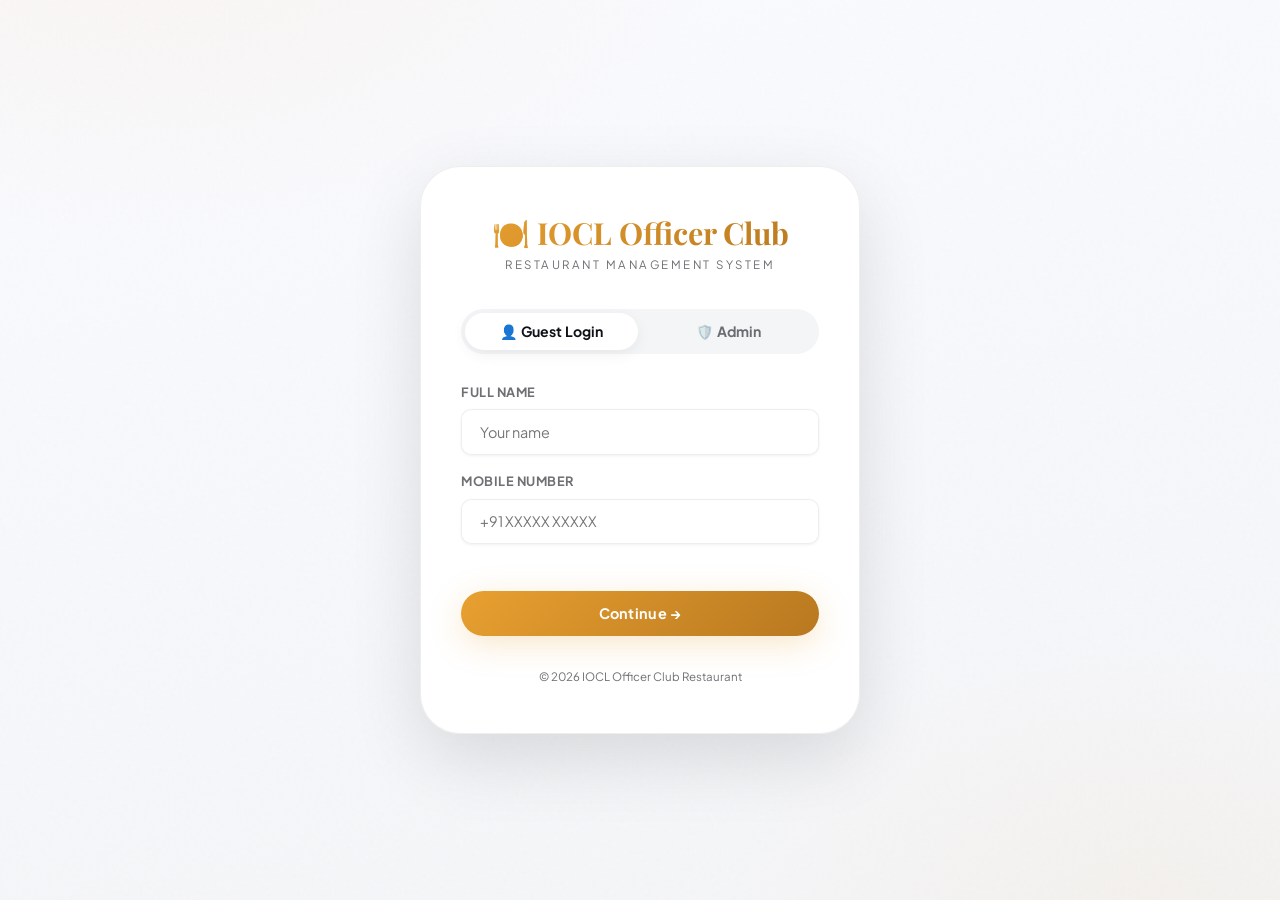
==== index.html @ dea4ab5c "Add files via upload" ====
<!DOCTYPE html>
<html lang="en">

<head>
  <meta charset="UTF-8" />
  <meta name="viewport" content="width=device-width, initial-scale=1.0" />
  <title>IOCL Officer Club Restaurant — Order Food</title>
  <link rel="stylesheet" href="style.css" />
  <link
    href="https://fonts.googleapis.com/css2?family=Plus+Jakarta+Sans:wght@300;400;500;600;700;800&family=Playfair+Display:ital,wght@0,600;0,700;1,600&display=swap"
    rel="stylesheet" />
  <style>
    /* ── Filter Pills ── */
    .filter-pills {
      display: flex;
      gap: .5rem;
      flex-wrap: wrap;
      margin-bottom: 1rem;
    }

    .fpill {
      padding: .35rem 1rem;
      border-radius: 50px;
      font-size: .75rem;
      font-weight: 700;
      border: 1.5px solid var(--border);
      cursor: pointer;
      transition: var(--t-fast);
      background: rgba(255, 255, 255, .8);
      color: var(--ink-60);
    }

    .fpill.active {
      background: var(--amber-grad);
      color: #fff;
      border-color: transparent;
      box-shadow: var(--s-amber);
    }

    /* ── Search bar ── */
    .search-wrap {
      position: relative;
      margin-bottom: 1.1rem;
    }

    .search-wrap input {
      width: 100%;
      padding: .7rem 1rem .7rem 2.6rem;
      border: 1.5px solid var(--border);
      border-radius: 50px;
      background: rgba(255, 255, 255, .8);
      font-size: .88rem;
      font-family: inherit;
      transition: var(--t-fast);
    }

    .search-wrap input:focus {
      outline: none;
      border-color: var(--amber);
      background: #fff;
      box-shadow: 0 0 0 4px var(--amber-soft);
    }

    .search-icon {
      position: absolute;
      left: .9rem;
      top: 50%;
      transform: translateY(-50%);
      color: var(--ink-60);
      pointer-events: none;
    }

    /* ── Menu Grid ── */
    .menu-grid {
      display: grid;
      grid-template-columns: repeat(auto-fill, minmax(150px, 1fr));
      gap: 1rem;
    }

    .menu-card {
      background: var(--surface-hi);
      border: 1.5px solid var(--border);
      border-radius: var(--r-md);
      padding: 1.1rem .9rem;
      display: flex;
      flex-direction: column;
      align-items: center;
      text-align: center;
      cursor: pointer;
      transition: var(--t-base);
      position: relative;
      box-shadow: var(--s-xs);
    }

    .menu-card:hover {
      transform: translateY(-4px);
      box-shadow: var(--s-md);
      border-color: var(--amber-light);
    }

    .menu-card.in-cart {
      border-color: var(--amber);
      background: rgba(232, 160, 48, .05);
      box-shadow: var(--s-amber);
    }

    .mc-icon {
      font-size: 2rem;
      margin-bottom: .5rem;
      line-height: 1;
    }

    .mc-name {
      font-size: .8rem;
      font-weight: 700;
      color: var(--ink);
      line-height: 1.2;
      margin-bottom: .25rem;
    }

    .mc-desc {
      font-size: .68rem;
      color: var(--ink-60);
      line-height: 1.3;
      margin-bottom: .4rem;
    }

    .mc-price {
      font-size: .78rem;
      font-weight: 800;
      color: var(--amber-dark);
    }

    .mc-badge {
      position: absolute;
      top: 6px;
      right: 6px;
      font-size: .55rem;
      font-weight: 800;
      padding: 2px 5px;
      border-radius: 4px;
    }

    .veg {
      background: #DCFCE7;
      color: #166534;
    }

    .non {
      background: #FEE2E2;
      color: #991B1B;
    }

    /* Qty control inside card */
    .qty-ctrl {
      display: flex;
      align-items: center;
      gap: .4rem;
      margin-top: .5rem;
    }

    .qty-ctrl button {
      width: 26px;
      height: 26px;
      border-radius: 50%;
      font-weight: 800;
      font-size: .9rem;
      background: rgba(232, 160, 48, .1);
      border: 1.5px solid var(--amber);
      color: var(--amber-dark);
      cursor: pointer;
      transition: var(--t-fast);
      display: flex;
      align-items: center;
      justify-content: center;
    }

    .qty-ctrl button:hover {
      background: var(--amber);
      color: #fff;
    }

    .qty-ctrl span {
      font-weight: 800;
      font-size: .9rem;
      min-width: 20px;
      text-align: center;
    }

    /* ── Cart Drawer ── */
    .cart-item-row {
      display: flex;
      justify-content: space-between;
      align-items: center;
      padding: .6rem;
      border-radius: var(--r-sm);
      margin-bottom: .4rem;
      background: var(--smoke);
      font-size: .84rem;
    }

    .cart-totals {
      font-size: .88rem;
    }

    .cart-totals .row {
      display: flex;
      justify-content: space-between;
      padding: .3rem 0;
    }

    .cart-totals .row.total {
      font-weight: 800;
      font-size: 1rem;
      border-top: 1.5px solid var(--border);
      margin-top: .3rem;
      padding-top: .5rem;
    }

    /* ── Booking Form Card ── */
    .section-label {
      font-size: .72rem;
      font-weight: 800;
      text-transform: uppercase;
      letter-spacing: 1.5px;
      color: var(--ink-60);
      margin-bottom: .9rem;
      display: flex;
      align-items: center;
      gap: .4rem;
    }

    .section-label::after {
      content: '';
      flex: 1;
      height: 1px;
      background: var(--border);
    }

    /* ── Success Modal ── */
    .success-check {
      font-size: 3.5rem;
      animation: pulse 1s ease-in-out;
      margin-bottom: .8rem;
    }

    /* ── History ── */
    .hist-item {
      background: #fff;
      border: 1.5px solid var(--border);
      border-radius: var(--r-md);
      padding: 1rem 1.1rem;
      margin-bottom: .7rem;
      display: flex;
      justify-content: space-between;
      align-items: flex-start;
      gap: .8rem;
      transition: var(--t-fast);
    }

    .hist-item:hover {
      box-shadow: var(--s-sm);
    }

    .hist-ref {
      font-size: .7rem;
      font-family: monospace;
      font-weight: 700;
      color: var(--ink-60);
    }

    .hist-name {
      font-size: .88rem;
      font-weight: 700;
    }

    .hist-date {
      font-size: .75rem;
      color: var(--ink-60);
      margin-top: 2px;
    }

    .hist-orders {
      font-size: .75rem;
      color: var(--ink-60);
      margin-top: 4px;
      max-width: 220px;
    }

    .hist-total {
      font-size: .88rem;
      font-weight: 800;
      color: var(--amber-dark);
      white-space: nowrap;
    }

    .h-status {
      display: inline-block;
      padding: 2px 8px;
      border-radius: 6px;
      font-size: .68rem;
      font-weight: 700;
    }

    .st-confirmed {
      background: #DCFCE7;
      color: #166534;
    }

    .st-cancelled {
      background: #FEE2E2;
      color: #991B1B;
    }

    .st-completed {
      background: #DBEAFE;
      color: #1e40af;
    }

    /* ── Mobile UI Refinements ── */
    @media(max-width:480px) {
      .menu-grid {
        grid-template-columns: repeat(auto-fill, minmax(130px, 1fr));
        gap: .7rem;
      }

      .nav-brand span {
        display: none;
      }

      .success-modal .overlay-box {
        width: 92%;
        padding: 2rem 1.5rem;
      }

      .nav-links {
        gap: .5rem;
      }
    }
  </style>
</head>

<body>

  <!-- SESSION GUARD -->
  <script>
    var SESSION_KEY = "sg_session";
    if (!sessionStorage.getItem(SESSION_KEY)) window.location.replace("login.html");
  </script>

  <!-- TOAST -->
  <div class="toast-container" id="toastContainer"></div>

  <!-- NAVIGATION -->
  <nav>
    <a href="choice.html" class="nav-brand">
      IOCL Officer Club
      <span>Fine Dining</span>
    </a>
    <ul class="nav-links">
      <li><span id="navUserName" style="font-size:.82rem;font-weight:600;color:var(--ink-60);"></span></li>
      <li><a href="menu.html" class="nav-link">Full Menu</a></li>
      <li id="adminLink" style="display:none;"><a href="admin.html" class="nav-link">Admin</a></li>
      <li><a href="choice.html" class="nav-link">← Back</a></li>
    </ul>
  </nav>

  <!-- HERO -->
  <header class="hero" style="padding:2.5rem 1rem 1.5rem;">
    <span class="badge" id="heroBadge">🥡 Food Order</span>
    <h1 id="heroTitle" style="font-size:clamp(1.8rem,4vw,3rem);margin-bottom:.6rem;">
      Order <em>Delicious</em> Food
    </h1>
    <p id="heroText" style="font-size:.93rem;">Browse our menu, add to cart, and confirm your order in seconds.</p>
  </header>

  <!-- MAIN SECTION -->
  <div class="container section" style="padding-top:0;">
    <div class="booking-layout">

      <!-- LEFT: Menu -->
      <div class="left-panel">

        <!-- Table Picker (Visible only in 'both' mode) -->
        <div id="tablePicker" style="display:none;margin-bottom:2rem;">
          <h2
            style="font-family:'Playfair Display',serif;font-size:1.4rem;margin-bottom:.8rem;border-bottom:1.5px solid var(--border);padding-bottom:.4rem;">
            📍 Select a Table
          </h2>
          <div class="table-grid animate-children" id="tableGridContainer">
            <p class="text-muted" style="text-align:center;padding:1rem;grid-column:1/-1;">Loading tables…</p>
          </div>
          <input type="hidden" id="selectedTableId" />
          <input type="hidden" id="selectedTableName" />
        </div>

        <!-- Search + Filter -->
        <div>
          <div class="search-wrap">
            <span class="search-icon">🔍</span>
            <input type="text" id="menuSearch" placeholder="Search dishes…" oninput="renderMenu()" />
          </div>
          <div class="filter-pills animate-children" id="filterPills">
            <button class="fpill active" onclick="setFilter('all',this)">✨ All</button>
            <button class="fpill" onclick="setFilter('starters',this)">🥟 Starters</button>
            <button class="fpill" onclick="setFilter('mains',this)">🍛 Mains</button>
            <button class="fpill" onclick="setFilter('breads',this)">🫓 Breads</button>
            <button class="fpill" onclick="setFilter('desserts',this)">🍮 Desserts</button>
            <button class="fpill" onclick="setFilter('drinks',this)">☕ Drinks</button>
          </div>
        </div>

        <!-- Menu Grid -->
        <div class="menu-grid animate-children" id="menuGrid">
          <p class="text-muted" style="text-align:center;padding:2rem;grid-column:1/-1;">Loading menu…</p>
        </div>
      </div>

      <!-- RIGHT: Booking Form -->
      <div class="card form-card">
        <div class="section-label">Your Order Details</div>

        <!-- Name -->
        <div class="form-group">
          <label class="form-label">👤 Full Name</label>
          <input type="text" id="guestName" class="form-input" placeholder="Your name" />
        </div>

        <!-- Phone + Email -->
        <div class="form-row-2col">
          <div class="form-group">
            <label class="form-label">📱 Mobile</label>
            <input type="tel" id="guestPhone" class="form-input" placeholder="+91 …" />
          </div>
          <div class="form-group">
            <label class="form-label">📧 Email</label>
            <input type="email" id="email" class="form-input" placeholder="Optional" />
          </div>
        </div>

        <!-- Date + Time -->
        <div class="form-row-2col">
          <div class="form-group">
            <label class="form-label">📅 Date</label>
            <input type="date" id="dateInput" class="form-input" />
          </div>
          <div class="form-group">
            <label class="form-label">🕐 Time Slot</label>
            <select id="timeInput" class="form-select">
              <option value="">Select…</option>
              <option>12:00 PM - 01:00 PM</option>
              <option>01:00 PM - 02:00 PM</option>
              <option>02:00 PM - 03:00 PM</option>
              <option>03:00 PM - 04:00 PM</option>
              <option>04:00 PM - 05:00 PM</option>
              <option>05:00 PM - 06:00 PM</option>
              <option>06:00 PM - 07:00 PM</option>
              <option>07:00 PM - 08:00 PM</option>
              <option>08:00 PM - 09:00 PM</option>
              <option>09:00 PM - 10:00 PM</option>
              <option>10:00 PM - 11:00 PM</option>
            </select>
          </div>
        </div>

        <!-- Guests -->
        <div class="form-group">
          <label class="form-label">👥 Guests</label>
          <select id="guests" class="form-select">
            <option value="1">1 Person</option>
            <option value="2">2 People</option>
            <option value="3">3 People</option>
            <option value="4">4 People</option>
            <option value="5">5 People</option>
            <option value="6">6 People</option>
            <option value="8">8 People</option>
            <option value="10">10 People</option>
          </select>
        </div>

        <!-- Special -->
        <div class="form-group">
          <label class="form-label">📝 Special Requests</label>
          <textarea id="special" class="form-input" rows="2" placeholder="Dietary notes, allergies…"></textarea>
        </div>

        <!-- Cart Summary (mini) -->
        <div id="miniCartSummary"
          style="display:none;background:var(--amber-soft);border-radius:var(--r-sm);padding:.8rem;margin-bottom:.9rem;font-size:.82rem;">
          <div style="font-weight:700;margin-bottom:.3rem;">🛒 Cart Summary</div>
          <div id="miniCartItems" style="color:var(--ink-60);"></div>
          <div
            style="display:flex;justify-content:space-between;margin-top:.4rem;font-weight:800;color:var(--amber-dark);">
            <span>Total (incl. 18% GST)</span><span id="miniCartTotal">₹0</span>
          </div>
        </div>

        <button onclick="submitBooking()" id="submitBtn" class="btn btn-primary" style="width:100%;">
          ✔ Confirm Order
        </button>

        <!-- History link -->
        <button onclick="openHistoryModal()" class="btn btn-secondary"
          style="width:100%;margin-top:.6rem;font-size:.82rem;">
          📋 My Order History
        </button>
      </div>

    </div>
  </div>

  <!-- CART FAB -->
  <button class="cart-toggle-btn" onclick="toggleCart()" style="position:relative;">
    🛒
    <span class="cart-badge" id="cartBadge" style="display:none;">0</span>
  </button>

  <!-- CART DRAWER -->
  <div class="cart-drawer" id="cartDrawer">
    <div class="cart-header">
      <h4>🛒 Your Cart</h4>
      <button class="btn-close" onclick="toggleCart()">×</button>
    </div>
    <div class="cart-body" id="cartBody">
      <p class="text-muted" style="text-align:center;padding:2rem;">Your cart is empty.</p>
    </div>
    <div class="cart-footer">
      <div class="cart-totals" id="cartTotals" style="display:none;">
        <div class="row"><span>Subtotal</span><span id="cartSubtotal">₹0</span></div>
        <div class="row"><span>GST (18%)</span><span id="cartGST">₹0</span></div>
        <div class="row total"><span>Total</span><span id="cartTotal">₹0</span></div>
      </div>
    </div>
  </div>

  <!-- SUCCESS MODAL -->
  <div class="modal-backdrop" id="successModal">
    <div class="modal-content">
      <div class="success-check">✅</div>
      <h2 style="margin-bottom:.5rem;">Order Confirmed!</h2>
      <p class="text-muted" style="font-size:.88rem;">Your booking reference:</p>
      <code id="modalRef"
        style="display:block;font-size:1.2rem;font-weight:800;margin:.6rem 0 1rem;color:var(--amber-dark);letter-spacing:1px;"></code>
      <p class="text-muted" style="font-size:.82rem;margin-bottom:1.5rem;">Show this at the counter. Your food will be
        ready at your selected time.</p>
      <button onclick="closeSuccess()" class="btn btn-primary" style="width:100%;">Done</button>
    </div>
  </div>

  <!-- HISTORY MODAL -->
  <div class="modal-backdrop" id="historyModal">
    <div class="modal-content" style="max-width:540px;max-height:85vh;overflow-y:auto;">
      <div style="display:flex;justify-content:space-between;align-items:center;margin-bottom:1.2rem;">
        <h3 style="margin:0;">📋 My Orders</h3>
        <button class="btn-close" onclick="closeHistoryModal()">×</button>
      </div>
      <div style="display:flex;gap:.5rem;margin-bottom:1rem;">
        <input type="tel" id="histMobile" class="form-input" style="flex:1;" placeholder="Enter mobile to search…" />
        <button onclick="fetchHistory()" class="btn btn-primary"
          style="white-space:nowrap;padding:.8rem 1.2rem;">Search</button>
      </div>
      <div id="histList">
        <p class="text-muted" style="text-align:center;padding:1rem;">Enter your mobile number above.</p>
      </div>
    </div>
  </div>

  <!-- SCRIPT -->
  <script>
    'use strict';
    const SHEET_URL = "https://script.google.com/macros/s/AKfycbxVa7y4qFx9wVVTmON9SIad3h_4GQFsfzVQ68TyN9iTywfu3mvAQOVsOIjkJGXv4YA/exec";

    let MENU = [], cart = {};
    let menuFilter = 'all';

    // Mode Detection
    const urlParams = new URLSearchParams(window.location.search);
    const MODE = urlParams.get('mode') === 'both' ? 'both' : 'food';

    /* ── INIT ── */
    window.onload = () => {
      if (sessionStorage.getItem(SESSION_KEY) === "admin")
        document.getElementById("adminLink").style.display = "block";

      const savedName = sessionStorage.getItem("sg_name");
      const savedMobile = sessionStorage.getItem("sg_mobile");
      if (savedName) document.getElementById("guestName").value = savedName;
      if (savedMobile) document.getElementById("guestPhone").value = savedMobile;
      const navName = document.getElementById("navUserName");
      if (navName && savedName) navName.textContent = "👤 " + savedName;

      const now = new Date();
      const localDate = new Date(now - now.getTimezoneOffset() * 60000).toISOString().split("T")[0];
      document.getElementById("dateInput").min = localDate;
      document.getElementById("dateInput").value = localDate;

      // Adjust UI based on mode
      if (MODE === 'both') {
        document.title = "IOCL Officer Club — Reserve Table";
        document.getElementById("heroBadge").textContent = "✨ Reserve & Pre-order";
        document.getElementById("heroTitle").innerHTML = "Reserve Your <em>Table</em>";
        document.getElementById("heroText").textContent = "Select a table and pre-order your favorite dishes in one go.";
        document.getElementById("tablePicker").style.display = "block";
        document.querySelector(".section-label").textContent = "Your Reservation Details";

        // Add event listeners for dynamic availability
        document.getElementById("dateInput").addEventListener("change", fetchAvailability);
        document.getElementById("timeInput").addEventListener("change", fetchAvailability);
      }

      // Fetch Data
      const pMenu = fetch(`${SHEET_URL}?action=getMenu`).then(r => r.json());
      const pTables = MODE === 'both' ? fetch(`${SHEET_URL}?action=getTables`).then(r => r.json()) : Promise.resolve({ success: true, tables: [] });

      Promise.all([pMenu, pTables])
        .then(([resMenu, resTables]) => {
          if (resMenu.success && resMenu.menu.length) {
            MENU = resMenu.menu.map(m => ({
              ...m, id: String(m.id), icon: m.icon || '🍽️', desc: m.desc || '', price: Number(m.price) || 0
            }));
          }
          renderMenu();

          if (MODE === 'both' && resTables.success) {
            window.ALL_TABLES = resTables.tables || [];
            fetchAvailability(); // Load initial availability
          }
        })
        .catch(() => {
          showToast("Warning", "Could not load all data.", "warning");
          renderMenu();
        });
    };

    /* ── TABLE PICKER & AVAILABILITY ── */
    function fetchAvailability() {
      if (MODE !== 'both') return;

      const date = document.getElementById("dateInput").value;
      const time = document.getElementById("timeInput").value;
      const grid = document.getElementById("tableGridContainer");

      if (!time) {
        // Just render them all available if no time is picked yet, but disabled
        grid.innerHTML = '<p class="text-muted" style="text-align:center;padding:1rem;grid-column:1/-1;">Please select a Time Slot below to see available tables.</p>';
        return;
      }

      grid.innerHTML = '<p class="text-muted" style="text-align:center;padding:1rem;grid-column:1/-1;">Checking availability…</p>';

      fetch(`${SHEET_URL}?action=today&date=${date}`)
        .then(r => r.json())
        .then(res => {
          if (!res.success) throw new Error("Failed");
          const bookings = res.bookings || [];

          // Determine which tables are booked
          const bookedTableIds = bookings.map(b => {
            // We only care if the booking matches the exact time slot the user selected
            if (b["Time"] === time && b["Status"] !== "Cancelled") return String(b["Table ID"]);
            return null;
          }).filter(Boolean);

          const tablesWithStatus = window.ALL_TABLES.map(t => {
            return { ...t, status: bookedTableIds.includes(String(t.id)) ? 'Booked' : 'Available' };
          });

          renderTablePicker(tablesWithStatus);
        })
        .catch(() => {
          grid.innerHTML = '<p class="text-muted" style="text-align:center;padding:1rem;grid-column:1/-1;color:var(--red);">Failed to check availability.</p>';
        });
    }

    function renderTablePicker(data) {
      const grid = document.getElementById("tableGridContainer");
      if (!data || !data.length) {
        grid.innerHTML = '<p class="text-muted" style="text-align:center;padding:1rem;grid-column:1/-1;">No tables found in system.</p>';
        return;
      }

      const selectedId = document.getElementById('selectedTableId').value;

      grid.innerHTML = data.map(t => {
        const isBooked = t.status === 'Booked';
        const isSelected = String(t.id) === selectedId && !isBooked;

        return `
          <div class="table-node ${isBooked ? 'booked' : ''} ${isSelected ? 'selected' : ''}" id="tabNode_${t.id}"
               onclick="${isBooked ? '' : `selectTable('${t.id}', '${String(t.name).replace(/'/g, "\\'")}')`}">
            <span class="t-icon">${t.icon || '🪑'}</span>
            <span class="t-name">${t.name}</span>
            <span class="t-cap">${t.cap || t.capacity || 2} ${t.cap == 1 ? 'Person' : 'People'}</span>
            <span class="t-status">${t.status}</span>
          </div>
        `;
      }).join('');

      // Clear selection if the selected table is now booked
      if (selectedId && data.find(x => String(x.id) === selectedId)?.status === 'Booked') {
        document.getElementById('selectedTableId').value = '';
        document.getElementById('selectedTableName').value = '';
      }
    }

    function selectTable(id, name) {
      document.querySelectorAll('.table-node').forEach(n => n.classList.remove('selected'));
      document.getElementById('tabNode_' + id).classList.add('selected');
      document.getElementById('selectedTableId').value = id;
      document.getElementById('selectedTableName').value = name;
    }


    /* ── RENDER MENU ── */
    function setFilter(cat, el) {
      menuFilter = cat;
      document.querySelectorAll('.fpill').forEach(b => b.classList.remove('active'));
      el.classList.add('active');
      renderMenu();
    }

    function renderMenu() {
      const q = document.getElementById("menuSearch").value.toLowerCase();
      const grid = document.getElementById("menuGrid");

      let items = MENU;
      if (menuFilter !== 'all') items = items.filter(m => m.cat === menuFilter);
      if (q) items = items.filter(m => m.name.toLowerCase().includes(q) || (m.desc || '').toLowerCase().includes(q));

      if (!items.length) {
        grid.innerHTML = '<p class="text-muted" style="text-align:center;padding:2rem;grid-column:1/-1;">No items found.</p>';
        return;
      }

      grid.innerHTML = items.map(m => {
        const qty = cart[m.id] || 0;
        const inCart = qty > 0;
        return `<div class="menu-card ${inCart ? 'in-cart' : ''}" id="mc_${m.id}">
          <span class="mc-badge ${m.veg == 'true' || m.veg === true ? 'veg' : 'non'}">${m.veg == 'true' || m.veg === true ? '🟢' : '🔴'}</span>
          <div class="mc-icon">${m.icon}</div>
          <div class="mc-name">${m.name}</div>
          ${m.desc ? `<div class="mc-desc">${m.desc}</div>` : ''}
          <div class="mc-price">₹${m.price}</div>
          <div class="qty-ctrl">
            <button onclick="changeQty('${m.id}',-1)">−</button>
            <span id="qty_${m.id}">${qty}</span>
            <button onclick="changeQty('${m.id}',+1)">+</button>
          </div>
        </div>`;
      }).join('');
    }

    /* ── CART ── */
    function changeQty(id, delta) {
      const qty = Math.max(0, (cart[id] || 0) + delta);
      if (qty === 0) delete cart[id]; else cart[id] = qty;
      updateCartUI();
      renderMenu();
    }

    function updateCartUI() {
      const items = Object.keys(cart);
      const total = items.reduce((s, id) => s + (MENU.find(m => m.id === id)?.price || 0) * cart[id], 0);
      const gst = Math.round(total * 0.18);
      const grand = total + gst;
      const count = items.reduce((s, id) => s + cart[id], 0);

      // Badge
      const badge = document.getElementById("cartBadge");
      badge.textContent = count;
      badge.style.display = count ? 'block' : 'none';

      // Drawer body
      const body = document.getElementById("cartBody");
      if (!items.length) {
        body.innerHTML = '<p class="text-muted" style="text-align:center;padding:2rem;">Your cart is empty.</p>';
        document.getElementById("cartTotals").style.display = 'none';
      } else {
        body.innerHTML = items.map(id => {
          const item = MENU.find(m => m.id === id);
          if (!item) return '';
          return `<div class="cart-item-row">
            <div>
              <div style="font-weight:700;font-size:.84rem;">${item.icon} ${item.name}</div>
              <div style="font-size:.73rem;color:var(--ink-60);">₹${item.price} × ${cart[id]}</div>
            </div>
            <div style="display:flex;align-items:center;gap:.4rem;">
              <button onclick="changeQty('${id}',-1)" style="background:var(--smoke);border:1px solid var(--border);border-radius:50%;width:24px;height:24px;cursor:pointer;font-weight:800;">−</button>
              <span style="font-weight:700;min-width:18px;text-align:center;">${cart[id]}</span>
              <button onclick="changeQty('${id}',+1)" style="background:var(--smoke);border:1px solid var(--border);border-radius:50%;width:24px;height:24px;cursor:pointer;font-weight:800;">+</button>
            </div>
          </div>`;
        }).join('');
        document.getElementById("cartTotals").style.display = 'block';
        document.getElementById("cartSubtotal").textContent = '₹' + total;
        document.getElementById("cartGST").textContent = '₹' + gst;
        document.getElementById("cartTotal").textContent = '₹' + grand;
      }

      // Mini cart in form
      const mini = document.getElementById("miniCartSummary");
      if (items.length) {
        mini.style.display = 'block';
        document.getElementById("miniCartItems").textContent =
          items.map(id => { const m = MENU.find(x => x.id === id); return `${m?.name} ×${cart[id]}`; }).join(', ');
        document.getElementById("miniCartTotal").textContent = '₹' + grand;
      } else {
        mini.style.display = 'none';
      }
    }

    function toggleCart() {
      document.getElementById("cartDrawer").classList.toggle("show");
    }

    /* ── SUBMIT BOOKING ── */
    function submitBooking() {
      const count = Object.values(cart).reduce((a, b) => a + b, 0);

      const name = document.getElementById("guestName").value.trim();
      const phone = document.getElementById("guestPhone").value.trim();
      const date = document.getElementById("dateInput").value;
      const time = document.getElementById("timeInput").value;
      if (!name || !phone || !date || !time) return showToast("Missing Info", "Fill all required fields.", "error");

      const tableId = document.getElementById("selectedTableId")?.value;
      const tableName = document.getElementById("selectedTableName")?.value;

      if (MODE === 'both') {
        if (!tableId) return showToast("Missing Info", "Please select a table to reserve.", "warning");
        // In both mode you don't *strictly* need food, but let's encourage it. 
        // If they want Table-only, wait, choice is Food Only OR Food+Table. So you CAN require food.
        if (!count) return showToast("Cart Empty", "Please add at least one dish for your reservation.", "warning");
      } else {
        if (!count) return showToast("Cart Empty", "Add at least one item.", "error");
      }

      const btn = document.getElementById("submitBtn");
      btn.disabled = true; btn.textContent = "Confirming…";

      const menuSummary = Object.keys(cart).map(id => {
        const m = MENU.find(x => x.id === id); return `${m?.name} ×${cart[id]}`;
      }).join(", ");
      const subtotal = Object.keys(cart).reduce((s, id) => {
        return s + (MENU.find(x => x.id === id)?.price || 0) * cart[id];
      }, 0);
      const gst = Math.round(subtotal * 0.18);
      const total = subtotal + gst;

      const payload = {
        ref: "IOCL-" + Math.random().toString(36).substr(2, 6).toUpperCase(),
        emp_no: phone, name, phone,
        email: document.getElementById("email").value,
        date, time,
        guests: document.getElementById("guests").value,
        table: MODE === 'both' ? tableName : "N/A (Food Only)",
        table_id: MODE === 'both' ? tableId : 0,
        special: document.getElementById("special").value,
        type: MODE === 'both' ? "BOTH" : "FOOD",
        menu: menuSummary || "No items",
        subtotal, gst, total
      };

      fetch(SHEET_URL, { method: "POST", body: JSON.stringify(payload) })
        .then(r => r.json())
        .then(d => {
          btn.disabled = false; btn.textContent = MODE === 'both' ? "✔ Confirm Reservation" : "✔ Confirm Order";
          if (d.success) {
            document.getElementById("modalRef").textContent = payload.ref;
            document.getElementById("successModal").classList.add("show");
            cart = {};
            document.getElementById("selectedTableId").value = '';
            document.getElementById("selectedTableName").value = '';
            document.querySelectorAll('.table-node').forEach(n => n.classList.remove('selected'));
            updateCartUI();
            renderMenu();
          } else {
            showToast("Error", d.error || "Failed to submit.", "error");
          }
        })
        .catch(() => { btn.disabled = false; btn.textContent = "✔ Confirm Order"; showToast("Error", "Network error.", "error"); });
    }

    function closeSuccess() { document.getElementById("successModal").classList.remove("show"); }

    /* ── HISTORY ── */
    function openHistoryModal() {
      document.getElementById("historyModal").classList.add("show");
      const mob = sessionStorage.getItem("sg_mobile");
      if (mob) { document.getElementById("histMobile").value = mob; fetchHistory(); }
    }
    function closeHistoryModal() { document.getElementById("historyModal").classList.remove("show"); }

    function fetchHistory() {
      const mob = document.getElementById("histMobile").value.trim();
      if (!mob) return;
      const list = document.getElementById("histList");
      list.innerHTML = '<p class="text-muted" style="text-align:center;padding:1rem;">Searching…</p>';
      fetch(`${SHEET_URL}?action=history&phone=${encodeURIComponent(mob)}`)
        .then(r => r.json())
        .then(res => {
          if (!res.success || !res.bookings.length) {
            list.innerHTML = '<p class="text-muted" style="text-align:center;padding:1rem;">No orders found.</p>';
            return;
          }
          list.innerHTML = res.bookings.reverse().map(b => {
            const st = (b['Status'] || 'Confirmed').toLowerCase();
            const total = Number(b['Total'] || 0) || (Number(b['Subtotal'] || 0) + Number(b['GST'] || 0));
            return `<div class="hist-item">
              <div>
                <div class="hist-ref">${b['Booking Ref']}</div>
                <div class="hist-name">${b['Customer Name']}</div>
                <div class="hist-date">📅 ${b['Date']}  🕐 ${b['Time']}</div>
                <div class="hist-orders">${b['Guest Orders'] || 'No items'}</div>
              </div>
              <div style="text-align:right;min-width:80px;">
                <span class="h-status ${st === 'confirmed' ? 'st-confirmed' : st === 'cancelled' ? 'st-cancelled' : 'st-completed'}">${b['Status']}</span>
                ${total ? `<div class="hist-total" style="margin-top:.4rem;">₹${total}</div>` : ''}
              </div>
            </div>`;
          }).join('');
        })
        .catch(() => { list.innerHTML = '<p class="text-muted" style="text-align:center;padding:1rem;">Error loading history.</p>'; });
    }

    /* ── TOAST ── */
    function showToast(title, msg, type = 'success') {
      const c = document.getElementById('toastContainer');
      const t = document.createElement('div');
      t.className = 'toast ' + type;
      t.innerHTML = `<h4>${title}</h4><p>${msg}</p>`;
      c.appendChild(t);
      setTimeout(() => t.classList.add('show'), 10);
      setTimeout(() => { t.classList.remove('show'); setTimeout(() => t.remove(), 400); }, 3500);
    }

    // Close modals on backdrop click
    document.querySelectorAll('.modal-backdrop').forEach(b => {
      b.addEventListener('click', e => { if (e.target === b) b.classList.remove('show'); });
    });
  </script>
</body>

</html>
---- style.css ----
/* ============================================================
   IOCL Officer Club Restaurant — Food Ordering System
   style.css  |  Premium Modern Theme v3.0
   ============================================================ */

@import url('https://fonts.googleapis.com/css2?family=Plus+Jakarta+Sans:wght@300;400;500;600;700;800&family=Playfair+Display:ital,wght@0,600;0,700;1,600&display=swap');

:root {
  /* ── Brand Palette ── */
  --amber: #E8A030;
  --amber-dark: #B87820;
  --amber-light: #F5C870;
  --amber-soft: rgba(232, 160, 48, 0.12);
  --amber-glow: rgba(232, 160, 48, 0.25);
  --amber-grad: linear-gradient(135deg, #E8A030 0%, #B87820 100%);

  /* ── Neutral Palette ── */
  --ink: #0F1117;
  --ink-90: rgba(15, 17, 23, 0.90);
  --ink-60: rgba(15, 17, 23, 0.60);
  --ink-20: rgba(15, 17, 23, 0.08);
  --smoke: #F4F5F7;
  --white: #FFFFFF;

  /* ── Status ── */
  --green: #22C55E;
  --red: #EF4444;
  --blue: #3B82F6;

  /* ── Surface ── */
  --surface: rgba(255, 255, 255, 0.82);
  --surface-hi: rgba(255, 255, 255, 0.96);
  --border: rgba(15, 17, 23, 0.07);
  --border-hi: rgba(232, 160, 48, 0.35);

  /* ── Radius ── */
  --r-sm: 10px;
  --r-md: 18px;
  --r-lg: 28px;
  --r-xl: 40px;

  /* ── Shadow ── */
  --s-xs: 0 1px 3px rgba(0, 0, 0, 0.06);
  --s-sm: 0 4px 16px rgba(0, 0, 0, 0.06);
  --s-md: 0 12px 40px rgba(0, 0, 0, 0.09);
  --s-lg: 0 24px 72px rgba(0, 0, 0, 0.12);
  --s-amber: 0 8px 32px var(--amber-glow);

  /* ── Transition ── */
  --t-fast: 0.18s cubic-bezier(.4, 0, .2, 1);
  --t-base: 0.35s cubic-bezier(.4, 0, .2, 1);
  --t-spring: 0.5s cubic-bezier(.34, 1.56, .64, 1);
}

/* ── Reset ── */
*,
*::before,
*::after {
  box-sizing: border-box;
  margin: 0;
  padding: 0
}

body {
  font-family: 'Plus Jakarta Sans', sans-serif;
  color: var(--ink);
  line-height: 1.5;
  min-height: 100vh;
  overflow-x: hidden;
  background: var(--white);
}

/* ── Premium Background ── */
body::before {
  content: '';
  position: fixed;
  inset: 0;
  z-index: -2;
  background:
    radial-gradient(ellipse 80% 60% at 10% -10%, rgba(232, 160, 48, .07) 0%, transparent 60%),
    radial-gradient(ellipse 60% 50% at 90% 100%, rgba(232, 160, 48, .05) 0%, transparent 55%),
    linear-gradient(170deg, #FAFBFF 0%, #F4F5F7 100%);
}

/* Animated subtle grain texture */
body::after {
  content: '';
  position: fixed;
  inset: 0;
  z-index: -1;
  opacity: .03;
  background-image: url("data:image/svg+xml,%3Csvg viewBox='0 0 256 256' xmlns='http://www.w3.org/2000/svg'%3E%3Cfilter id='noise'%3E%3CfeTurbulence type='fractalNoise' baseFrequency='0.9' numOctaves='4' stitchTiles='stitch'/%3E%3C/filter%3E%3Crect width='100%25' height='100%25' filter='url(%23noise)'/%3E%3C/svg%3E");
  pointer-events: none;
}

a {
  color: inherit;
  text-decoration: none;
  transition: var(--t-fast)
}

button {
  font-family: inherit
}

img {
  max-width: 100%
}

/* ── Typography ── */
h1,
h2,
h3,
h4,
h5 {
  font-family: 'Playfair Display', serif;
  color: var(--ink);
  line-height: 1.2;
}

.text-amber {
  color: var(--amber-dark)
}

.text-muted {
  color: var(--ink-60)
}

/* ══════════════════════════════════════
   NAVIGATION
══════════════════════════════════════ */
nav {
  position: sticky;
  top: 0;
  z-index: 200;
  background: rgba(255, 255, 255, 0.88);
  backdrop-filter: blur(20px);
  -webkit-backdrop-filter: blur(20px);
  border-bottom: 1px solid var(--border);
  box-shadow: var(--s-xs);
  padding: .75rem 2rem;
  display: flex;
  justify-content: space-between;
  align-items: center;
}

.nav-brand {
  font-family: 'Playfair Display', serif;
  font-size: 1.35rem;
  font-weight: 700;
  background: var(--amber-grad);
  -webkit-background-clip: text;
  background-clip: text;
  -webkit-text-fill-color: transparent;
  display: flex;
  flex-direction: column;
  line-height: 1;
}

.nav-brand span {
  font-size: .6rem;
  letter-spacing: 2.5px;
  text-transform: uppercase;
  margin-top: 5px;
  color: var(--ink-60);
  -webkit-text-fill-color: var(--ink-60);
  font-family: 'Plus Jakarta Sans', sans-serif;
  font-weight: 600;
}

.nav-links {
  display: flex;
  gap: 1.5rem;
  list-style: none;
  align-items: center
}

.nav-link {
  font-weight: 600;
  font-size: .88rem;
  color: var(--ink-60);
  position: relative;
  padding: .4rem 0;
}

.nav-link:hover,
.nav-link.active {
  color: var(--ink)
}

.nav-link::after {
  content: '';
  position: absolute;
  bottom: 0;
  left: 0;
  width: 0;
  height: 2px;
  background: var(--amber-grad);
  border-radius: 2px;
  transition: width var(--t-fast);
}

.nav-link:hover::after,
.nav-link.active::after {
  width: 100%
}

/* ══════════════════════════════════════
   LAYOUT
══════════════════════════════════════ */
.container {
  max-width: 1200px;
  margin: 0 auto;
  padding: 0 1.5rem
}

.section {
  padding: 3rem 0
}

/* ══════════════════════════════════════
   HERO
══════════════════════════════════════ */
.hero {
  text-align: center;
  padding: 3.5rem 1rem 2.5rem;
  animation: heroin .7s ease-out both;
}

.badge {
  display: inline-flex;
  align-items: center;
  gap: .4rem;
  padding: .35rem 1.1rem;
  border-radius: 50px;
  font-size: .72rem;
  font-weight: 700;
  text-transform: uppercase;
  letter-spacing: 1.2px;
  background: var(--amber-soft);
  color: var(--amber-dark);
  border: 1px solid rgba(232, 160, 48, .2);
  margin-bottom: 1.2rem;
}

.hero h1 {
  font-size: clamp(2rem, 4.5vw, 3.5rem);
  margin-bottom: .9rem;
  letter-spacing: -.02em;
}

.hero h1 em {
  background: var(--amber-grad);
  -webkit-background-clip: text;
  background-clip: text;
  -webkit-text-fill-color: transparent;
  font-style: italic;
}

.hero p {
  max-width: 560px;
  margin: 0 auto;
  font-size: 1rem;
  color: var(--ink-60);
  line-height: 1.7
}

/* ══════════════════════════════════════
   BOOKING LAYOUT
══════════════════════════════════════ */
.booking-layout {
  display: grid;
  grid-template-columns: 1fr 370px;
  gap: 1.8rem;
  align-items: start;
}

@media(max-width:960px) {
  .booking-layout {
    grid-template-columns: 1fr
  }

  .form-card {
    position: static;
    max-height: none;
    overflow-y: visible
  }
}

.left-panel {
  display: flex;
  flex-direction: column;
  gap: 1.5rem;
  min-width: 0
}

/* Form Card — sticky sidebar */
.form-card {
  padding: 1.4rem 1.6rem;
  position: sticky;
  top: 80px;
  max-height: calc(100vh - 110px);
  overflow-y: auto;
}

/* Two-col form row */
.form-row-2col {
  display: grid;
  grid-template-columns: 1fr 1fr;
  gap: 10px
}

@media(max-width:420px) {
  .form-row-2col {
    grid-template-columns: 1fr
  }
}

/* ══════════════════════════════════════
   CARDS
══════════════════════════════════════ */
.card {
  background: var(--surface-hi);
  border: 1px solid var(--border);
  border-radius: var(--r-lg);
  padding: 2rem;
  box-shadow: var(--s-md);
  backdrop-filter: blur(20px);
  -webkit-backdrop-filter: blur(20px);
  transition: var(--t-base);
}

.card:hover {
  box-shadow: var(--s-lg)
}

/* ══════════════════════════════════════
   FORM ELEMENTS
══════════════════════════════════════ */
.form-group {
  margin-bottom: 1.1rem
}

.form-label {
  display: block;
  font-size: .8rem;
  font-weight: 700;
  margin-bottom: .45rem;
  color: var(--ink-60);
  text-transform: uppercase;
  letter-spacing: .5px;
}

.form-input,
.form-select {
  width: 100%;
  padding: .8rem 1.1rem;
  border: 1.5px solid var(--border);
  border-radius: var(--r-sm);
  background: rgba(255, 255, 255, .7);
  backdrop-filter: blur(8px);
  font-family: inherit;
  font-size: .9rem;
  color: var(--ink);
  transition: var(--t-fast);
  box-shadow: var(--s-xs);
}

.form-input:focus,
.form-select:focus {
  outline: none;
  border-color: var(--amber);
  background: #fff;
  box-shadow: 0 0 0 4px var(--amber-soft), var(--s-xs);
}

textarea.form-input {
  resize: vertical;
  min-height: 80px
}

/* ══════════════════════════════════════
   BUTTONS
══════════════════════════════════════ */
.btn {
  display: inline-flex;
  justify-content: center;
  align-items: center;
  gap: .5rem;
  padding: .85rem 2rem;
  border-radius: 50px;
  border: none;
  font-weight: 700;
  cursor: pointer;
  transition: var(--t-base);
  font-size: .9rem;
  letter-spacing: .3px;
  white-space: nowrap;
}

.btn-primary {
  background: var(--amber-grad);
  color: #fff;
  box-shadow: var(--s-amber);
}

.btn-primary:hover {
  transform: translateY(-2px);
  box-shadow: 0 16px 40px var(--amber-glow)
}

.btn-primary:active {
  transform: translateY(0)
}

.btn-primary:disabled {
  opacity: .65;
  cursor: wait;
  transform: none
}

.btn-secondary {
  background: var(--surface-hi);
  border: 1.5px solid var(--border);
  color: var(--ink-60);
  box-shadow: var(--s-xs);
}

.btn-secondary:hover {
  border-color: var(--ink);
  color: var(--ink);
  background: #fff
}

/* Qty buttons */
.btn-qty {
  background: rgba(255, 255, 255, .9);
  border: 1.5px solid var(--border);
  border-radius: 50%;
  cursor: pointer;
  font-weight: 800;
  font-size: .9rem;
  display: flex;
  align-items: center;
  justify-content: center;
  transition: var(--t-fast);
}

.btn-qty:hover {
  background: var(--amber-soft);
  border-color: var(--amber)
}

/* ══════════════════════════════════════
   TOAST
══════════════════════════════════════ */
.toast-container {
  position: fixed;
  top: 1.2rem;
  right: 1.2rem;
  z-index: 9999;
  display: flex;
  flex-direction: column;
  gap: .6rem;
  pointer-events: none;
}

.toast {
  pointer-events: auto;
  background: rgba(255, 255, 255, .97);
  backdrop-filter: blur(16px);
  padding: .9rem 1.3rem;
  border-radius: var(--r-md);
  box-shadow: var(--s-lg);
  border-left: 4px solid var(--ink);
  transform: translateX(130%);
  transition: transform .4s cubic-bezier(.175, .885, .32, 1.275);
  min-width: 260px;
  max-width: 340px;
}

.toast.show {
  transform: translateX(0)
}

.toast.success {
  border-left-color: var(--green)
}

.toast.error {
  border-left-color: var(--red)
}

.toast.warning {
  border-left-color: var(--amber)
}

.toast h4 {
  font-size: .85rem;
  font-family: 'Plus Jakarta Sans';
  font-weight: 700;
  margin-bottom: 2px
}

.toast p {
  font-size: .78rem;
  color: var(--ink-60)
}

/* ══════════════════════════════════════
   MODAL
══════════════════════════════════════ */
.modal-backdrop {
  position: fixed;
  inset: 0;
  background: rgba(15, 17, 23, .5);
  backdrop-filter: blur(6px);
  z-index: 1000;
  display: flex;
  justify-content: center;
  align-items: center;
  opacity: 0;
  pointer-events: none;
  transition: opacity .3s ease;
}

.modal-backdrop.show {
  opacity: 1;
  pointer-events: all
}

.modal-content {
  background: #fff;
  width: 90%;
  max-width: 500px;
  border-radius: var(--r-lg);
  padding: 2.5rem;
  box-shadow: var(--s-lg);
  transform: scale(.9) translateY(24px);
  transition: transform .35s cubic-bezier(.34, 1.56, .64, 1);
}

.modal-backdrop.show .modal-content {
  transform: scale(1) translateY(0)
}

/* ══════════════════════════════════════
   CART
══════════════════════════════════════ */
.cart-toggle-btn {
  position: fixed;
  bottom: 1.8rem;
  right: 1.8rem;
  width: 58px;
  height: 58px;
  border-radius: 50%;
  background: var(--amber-grad);
  color: #fff;
  border: none;
  font-size: 1.3rem;
  cursor: pointer;
  box-shadow: 0 10px 28px var(--amber-glow);
  display: flex;
  align-items: center;
  justify-content: center;
  z-index: 1000;
  transition: transform var(--t-base), box-shadow var(--t-base);
}

.cart-toggle-btn:hover {
  transform: scale(1.1);
  box-shadow: 0 16px 40px var(--amber-glow)
}

.cart-badge {
  position: absolute;
  top: -6px;
  right: -6px;
  background: var(--red);
  color: #fff;
  font-size: .65rem;
  font-weight: 800;
  padding: 3px 7px;
  border-radius: 50px;
  border: 2px solid #fff;
}

.cart-drawer {
  position: fixed;
  top: 0;
  right: -420px;
  width: 100%;
  max-width: 400px;
  height: 100vh;
  background: rgba(255, 255, 255, .97);
  backdrop-filter: blur(30px);
  z-index: 2000;
  box-shadow: -8px 0 40px rgba(0, 0, 0, .1);
  transition: right .4s cubic-bezier(.16, 1, .3, 1);
  display: flex;
  flex-direction: column;
}

.cart-drawer.show {
  right: 0
}

.cart-header {
  padding: 1.4rem 1.6rem;
  border-bottom: 1px solid var(--border);
  display: flex;
  justify-content: space-between;
  align-items: center;
}

.cart-header h4 {
  font-family: 'Plus Jakarta Sans';
  font-weight: 800;
  font-size: 1rem
}

.btn-close {
  background: none;
  border: none;
  font-size: 1.8rem;
  cursor: pointer;
  color: var(--ink-60);
  line-height: 1;
  transition: var(--t-fast)
}

.btn-close:hover {
  color: var(--ink)
}

.cart-body {
  padding: 1rem;
  overflow-y: auto;
  flex: 1
}

.cart-footer {
  padding: 1.2rem 1.6rem;
  border-top: 1px solid var(--border);
  background: rgba(244, 245, 247, .6)
}

.cart-item-row {
  display: flex;
  justify-content: space-between;
  align-items: center;
  padding: .6rem .8rem;
  border-radius: var(--r-sm);
  margin-bottom: .4rem;
  background: rgba(244, 245, 247, .8);
  font-size: .85rem;
}

.cart-item-info h5 {
  font-size: .83rem;
  font-weight: 700;
  font-family: 'Plus Jakarta Sans'
}

.cart-item-info p {
  font-size: .75rem;
  color: var(--ink-60);
  margin-top: 1px
}

/* ══════════════════════════════════════
   MENU ITEMS (inline cards in ordering page)
══════════════════════════════════════ */
.menu-item-inline {
  background: var(--surface-hi);
  border: 1.5px solid var(--border);
  border-radius: var(--r-md);
  padding: .95rem;
  display: flex;
  flex-direction: column;
  transition: var(--t-base);
  box-shadow: var(--s-xs);
}

.menu-item-inline:hover {
  transform: translateY(-3px);
  box-shadow: var(--s-md);
  border-color: var(--amber-light)
}

.menu-item-inline.in-cart {
  border-color: var(--amber);
  background: rgba(232, 160, 48, .04);
  box-shadow: var(--s-amber)
}

/* ══════════════════════════════════════
   CHOICE PAGE
══════════════════════════════════════ */
.choice-wrap {
  min-height: 100vh;
  display: flex;
  align-items: center;
  justify-content: center;
  padding: 2rem;
}

.choice-container {
  width: 100%;
  max-width: 900px;
  text-align: center
}

.choice-header {
  margin-bottom: 3rem
}

.choice-header h1 {
  font-size: clamp(2rem, 5vw, 3rem);
  margin-bottom: .8rem
}

.choice-header p {
  font-size: 1rem;
  color: var(--ink-60);
  max-width: 500px;
  margin: 0 auto
}

.choice-grid {
  display: grid;
  grid-template-columns: repeat(auto-fit, minmax(260px, 1fr));
  gap: 1.5rem;
  justify-content: center;
  max-width: 640px;
  margin: 0 auto;
}

.choice-card {
  background: var(--surface-hi);
  border: 1.5px solid var(--border);
  border-radius: var(--r-xl);
  padding: 2.5rem 2rem;
  cursor: pointer;
  transition: var(--t-spring);
  box-shadow: var(--s-sm);
  display: flex;
  flex-direction: column;
  align-items: center;
  text-align: center;
}

.choice-card:hover {
  transform: translateY(-8px) scale(1.02);
  box-shadow: var(--s-lg), var(--s-amber);
  border-color: var(--border-hi);
}

.choice-icon {
  font-size: 3rem;
  margin-bottom: 1.2rem;
  background: var(--amber-soft);
  width: 80px;
  height: 80px;
  border-radius: 50%;
  display: flex;
  align-items: center;
  justify-content: center;
  transition: var(--t-spring);
}

.choice-card:hover .choice-icon {
  transform: scale(1.1) rotate(-5deg)
}

.choice-card h3 {
  font-size: 1.25rem;
  margin-bottom: .6rem
}

.choice-card p {
  font-size: .88rem;
  color: var(--ink-60);
  line-height: 1.6;
  margin-bottom: 1.5rem
}

.btn-choice {
  display: inline-flex;
  align-items: center;
  justify-content: center;
  padding: .7rem 1.8rem;
  border-radius: 50px;
  background: var(--amber-grad);
  color: #fff;
  font-weight: 700;
  font-size: .88rem;
  box-shadow: var(--s-amber);
  transition: var(--t-base);
}

.choice-card:hover .btn-choice {
  box-shadow: 0 12px 30px var(--amber-glow)
}

/* ══════════════════════════════════════
   MENU PAGE
══════════════════════════════════════ */
.menu-grid {
  display: grid;
  grid-template-columns: repeat(auto-fill, minmax(200px, 1fr));
  gap: 1.2rem;
  margin-top: 1.2rem;
}

.menu-item {
  background: var(--surface-hi);
  border: 1.5px solid var(--border);
  border-radius: var(--r-md);
  padding: 1.3rem;
  display: flex;
  flex-direction: column;
  box-shadow: var(--s-xs);
  transition: var(--t-base);
}

.menu-item:hover {
  transform: translateY(-4px);
  box-shadow: var(--s-md);
  border-color: var(--amber-light)
}

/* ══════════════════════════════════════
   LOGIN PAGE
══════════════════════════════════════ */
.login-wrap {
  min-height: 100vh;
  display: flex;
  align-items: center;
  justify-content: center;
  padding: 1.5rem;
}

.login-card {
  background: var(--surface-hi);
  border: 1.5px solid var(--border);
  border-radius: var(--r-xl);
  padding: 3rem 2.5rem;
  width: 100%;
  max-width: 440px;
  box-shadow: var(--s-lg);
  backdrop-filter: blur(20px);
}

.login-logo {
  text-align: center;
  margin-bottom: 2.2rem;
}

.login-logo h1 {
  font-size: 2rem;
  margin-bottom: .4rem
}

.login-logo p {
  font-size: .88rem;
  color: var(--ink-60)
}

.login-tabs {
  display: flex;
  background: var(--smoke);
  border-radius: 50px;
  padding: 4px;
  margin-bottom: 1.8rem;
  gap: 4px;
}

.login-tab {
  flex: 1;
  padding: .6rem;
  border-radius: 50px;
  border: none;
  cursor: pointer;
  font-weight: 700;
  font-size: .88rem;
  color: var(--ink-60);
  background: transparent;
  transition: var(--t-fast);
}

.login-tab.active {
  background: #fff;
  color: var(--ink);
  box-shadow: var(--s-sm)
}

/* ══════════════════════════════════════
   HISTORY
══════════════════════════════════════ */
.history-card {
  background: #fff;
  padding: 1.1rem;
  border-radius: var(--r-md);
  box-shadow: var(--s-xs);
  border: 1.5px solid var(--border);
  margin-bottom: .8rem;
}

.h-status {
  display: inline-block;
  padding: 2px 9px;
  border-radius: 6px;
  font-size: .7rem;
  font-weight: 700
}

.st-confirmed {
  background: #DCFCE7;
  color: #166534
}

.st-cancelled {
  background: #FEE2E2;
  color: #991B1B
}

.st-completed {
  background: #DBEAFE;
  color: #1e40af
}

/* ══════════════════════════════════════
   ANIMATIONS
══════════════════════════════════════ */
@keyframes heroin {
  from {
    opacity: 0;
    transform: translateY(16px)
  }

  to {
    opacity: 1;
    transform: translateY(0)
  }
}

@keyframes fadeUp {
  from {
    opacity: 0;
    transform: translateY(12px)
  }

  to {
    opacity: 1;
    transform: translateY(0)
  }
}

@keyframes pulse {

  0%,
  100% {
    transform: scale(1)
  }

  50% {
    transform: scale(1.04)
  }
}

/* Stagger children */
.animate-children>* {
  animation: fadeUp .5s ease-out both;
}

.animate-children>*:nth-child(1) {
  animation-delay: .05s
}

.animate-children>*:nth-child(2) {
  animation-delay: .1s
}

.animate-children>*:nth-child(3) {
  animation-delay: .15s
}

.animate-children>*:nth-child(4) {
  animation-delay: .2s
}

.animate-children>*:nth-child(5) {
  animation-delay: .25s
}

.animate-children>*:nth-child(6) {
  animation-delay: .3s
}

/* ══════════════════════════════════════
   RESPONSIVE
   ══════════════════════════════════════ */
.table-responsive {
  width: 100%;
  overflow-x: auto;
  -webkit-overflow-scrolling: touch;
  margin-bottom: 1rem;
  border-radius: var(--r-md);
  border: 1px solid var(--border);
}

@media(max-width:768px) {
  .section {
    padding: 3rem 0;
  }
}

@media(max-width:640px) {
  nav {
    padding: .6rem 1rem
  }

  .nav-links {
    gap: .8rem
  }

  .nav-brand {
    font-size: 1.1rem;
  }

  .nav-brand span {
    display: none;
  }

  .container {
    padding: 0 1.25rem;
  }

  .card {
    padding: 1.5rem
  }

  .choice-card {
    padding: 2rem 1.4rem;
    border-radius: var(--r-lg)
  }

  .login-card {
    padding: 2rem 1.5rem;
    border-radius: var(--r-lg)
  }

  h1 {
    font-size: 2.2rem;
  }

  .hero-badge {
    margin-bottom: 1rem;
  }
}

/* ══════════════════════════════════════
   TABLE PICKER
══════════════════════════════════════ */
.table-grid {
  display: grid;
  grid-template-columns: repeat(auto-fill, minmax(100px, 1fr));
  gap: 0.8rem;
  margin-top: 1rem;
}

.table-node {
  background: var(--surface-hi);
  border: 1.5px solid var(--border);
  border-radius: var(--r-md);
  padding: 1rem 0.6rem;
  text-align: center;
  cursor: pointer;
  transition: var(--t-base);
  box-shadow: var(--s-xs);
  display: flex;
  flex-direction: column;
  align-items: center;
}

.table-node:hover:not(.booked) {
  transform: translateY(-3px);
  border-color: var(--amber-light);
  box-shadow: var(--s-sm);
}

.table-node.selected {
  background: var(--amber-soft);
  border-color: var(--amber);
  box-shadow: 0 0 0 2px var(--amber-glow);
}

.table-node.booked {
  background: #FEF2F2;
  border-color: #FCA5A5;
  opacity: 0.6;
  cursor: not-allowed;
}

.t-icon {
  font-size: 1.8rem;
  margin-bottom: 0.3rem;
  line-height: 1;
}

.t-name {
  font-weight: 700;
  font-size: 0.85rem;
  color: var(--ink);
  margin-bottom: 0.2rem;
}

.t-cap {
  font-size: 0.7rem;
  color: var(--ink-60);
}

.t-status {
  font-size: 0.65rem;
  font-weight: 800;
  text-transform: uppercase;
  margin-top: 0.5rem;
  color: var(--green);
}

.table-node.booked .t-status {
  color: var(--red);
}
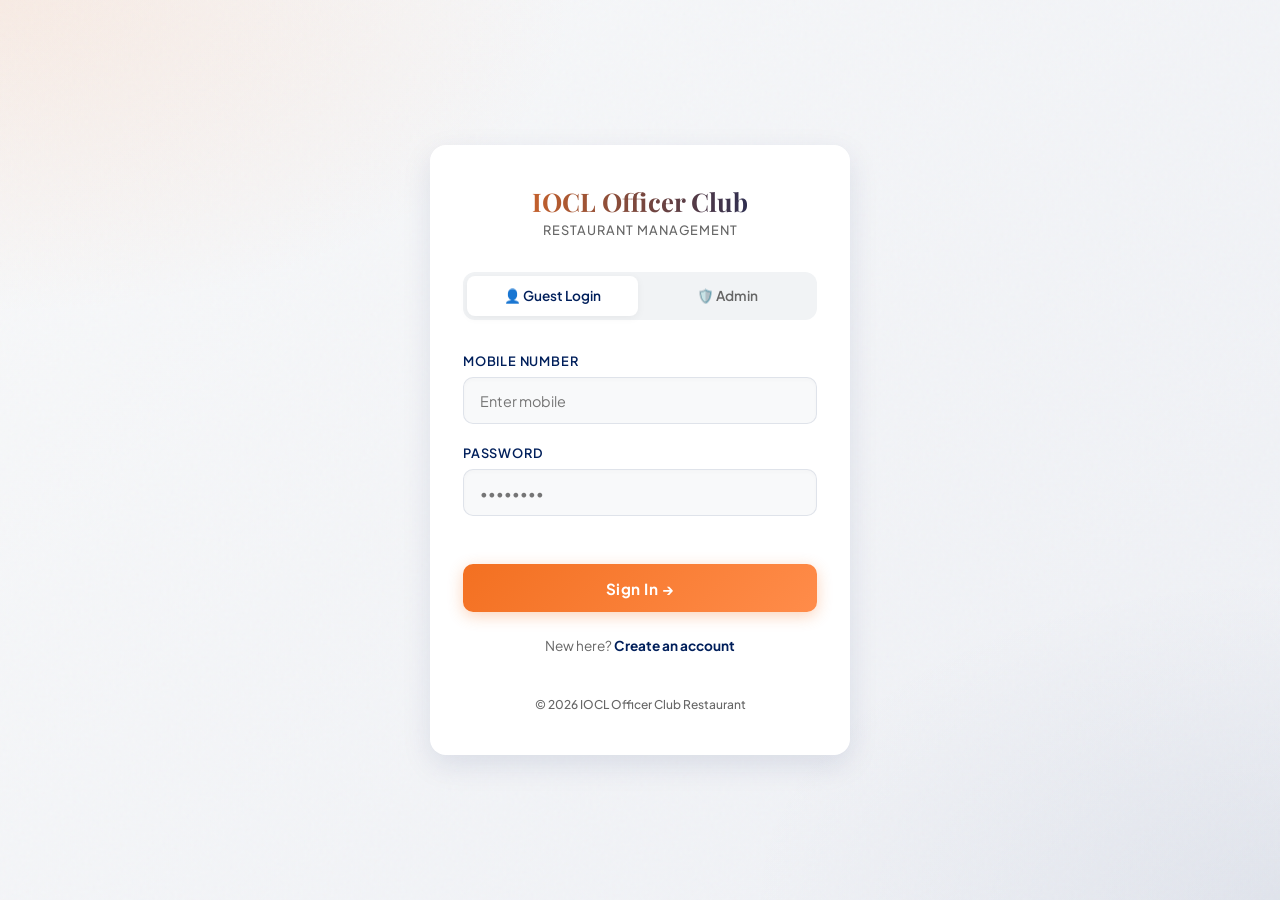
==== commit f0f87706: "Add files via upload" ====
--- a/index.html
+++ b/index.html
@@ -45,20 +45,23 @@
 
     .search-wrap input {
       width: 100%;
-      padding: .7rem 1rem .7rem 2.6rem;
+      padding: .85rem 1rem .85rem 2.8rem;
       border: 1.5px solid var(--border);
       border-radius: 50px;
-      background: rgba(255, 255, 255, .8);
-      font-size: .88rem;
+      background: rgba(255, 255, 255, 0.9);
+      backdrop-filter: blur(10px);
+      font-size: .95rem;
       font-family: inherit;
-      transition: var(--t-fast);
+      transition: all var(--t-fast);
+      box-shadow: inset 0 2px 4px rgba(0, 0, 0, 0.02);
     }
 
     .search-wrap input:focus {
       outline: none;
-      border-color: var(--amber);
+      border-color: var(--iocl-orange);
       background: #fff;
-      box-shadow: 0 0 0 4px var(--amber-soft);
+      box-shadow: 0 0 0 4px rgba(243, 112, 33, 0.15), var(--s-xs);
+      transform: translateY(-1px);
     }
 
     .search-icon {
@@ -73,35 +76,59 @@
     /* ── Menu Grid ── */
     .menu-grid {
       display: grid;
-      grid-template-columns: repeat(auto-fill, minmax(150px, 1fr));
-      gap: 1rem;
+      grid-template-columns: repeat(auto-fill, minmax(160px, 1fr));
+      gap: 1.2rem;
     }
 
     .menu-card {
       background: var(--surface-hi);
-      border: 1.5px solid var(--border);
+      border: 1px solid rgba(255, 255, 255, 0.6);
       border-radius: var(--r-md);
-      padding: 1.1rem .9rem;
+      padding: 1.5rem 1rem;
       display: flex;
       flex-direction: column;
       align-items: center;
       text-align: center;
       cursor: pointer;
-      transition: var(--t-base);
+      backdrop-filter: blur(15px);
+      transition: transform var(--t-spring), box-shadow var(--t-spring), border-color var(--t-base);
       position: relative;
       box-shadow: var(--s-xs);
+      overflow: hidden;
+    }
+
+    .menu-card::before {
+      content: '';
+      position: absolute;
+      top: 0;
+      left: 0;
+      right: 0;
+      bottom: 0;
+      background: linear-gradient(135deg, rgba(255, 255, 255, 0.4) 0%, transparent 100%);
+      opacity: 0;
+      transition: opacity var(--t-base);
+      z-index: 0;
+      pointer-events: none;
+    }
+
+    .menu-card>* {
+      z-index: 1;
     }
 
     .menu-card:hover {
-      transform: translateY(-4px);
-      box-shadow: var(--s-md);
-      border-color: var(--amber-light);
+      transform: translateY(-6px) perspective(500px) rotateX(2deg);
+      box-shadow: var(--s-md), 0 10px 20px rgba(243, 112, 33, 0.1);
+      border-color: rgba(243, 112, 33, 0.3);
+    }
+
+    .menu-card:hover::before {
+      opacity: 1;
     }
 
     .menu-card.in-cart {
-      border-color: var(--amber);
-      background: rgba(232, 160, 48, .05);
-      box-shadow: var(--s-amber);
+      border-color: var(--iocl-orange);
+      background: rgba(243, 112, 33, 0.05);
+      box-shadow: 0 8px 24px rgba(243, 112, 33, 0.15);
     }
 
     .mc-icon {
@@ -160,24 +187,26 @@
     }
 
     .qty-ctrl button {
-      width: 26px;
-      height: 26px;
+      width: 28px;
+      height: 28px;
       border-radius: 50%;
       font-weight: 800;
-      font-size: .9rem;
-      background: rgba(232, 160, 48, .1);
-      border: 1.5px solid var(--amber);
-      color: var(--amber-dark);
+      font-size: 1rem;
+      background: rgba(243, 112, 33, 0.1);
+      border: 1.5px solid var(--iocl-orange);
+      color: var(--iocl-orange);
       cursor: pointer;
-      transition: var(--t-fast);
+      transition: all var(--t-fast);
       display: flex;
       align-items: center;
       justify-content: center;
     }
 
     .qty-ctrl button:hover {
-      background: var(--amber);
+      background: var(--iocl-orange);
       color: #fff;
+      transform: scale(1.1);
+      box-shadow: 0 4px 10px rgba(243, 112, 33, 0.2);
     }
 
     .qty-ctrl span {
--- a/style.css
+++ b/style.css
@@ -6,50 +6,53 @@
 @import url('https://fonts.googleapis.com/css2?family=Plus+Jakarta+Sans:wght@300;400;500;600;700;800&family=Playfair+Display:ital,wght@0,600;0,700;1,600&display=swap');
 
 :root {
-  /* ── Brand Palette ── */
-  --amber: #E8A030;
-  --amber-dark: #B87820;
-  --amber-light: #F5C870;
-  --amber-soft: rgba(232, 160, 48, 0.12);
-  --amber-glow: rgba(232, 160, 48, 0.25);
-  --amber-grad: linear-gradient(135deg, #E8A030 0%, #B87820 100%);
+  /* ── Brand Palette (Indian Oil) ── */
+  --iocl-orange: #f37021;
+  --iocl-blue: #001f5b;
+  --amber: var(--iocl-orange);
+  --amber-dark: #d65f1c;
+  --amber-light: #ff8c4a;
+  --amber-soft: rgba(243, 112, 33, 0.12);
+  --amber-glow: rgba(243, 112, 33, 0.35);
+  --amber-grad: linear-gradient(135deg, var(--iocl-orange) 0%, #ff8c4a 100%);
+  --blue-grad: linear-gradient(135deg, var(--iocl-blue) 0%, #003399 100%);
 
   /* ── Neutral Palette ── */
-  --ink: #0F1117;
-  --ink-90: rgba(15, 17, 23, 0.90);
-  --ink-60: rgba(15, 17, 23, 0.60);
-  --ink-20: rgba(15, 17, 23, 0.08);
-  --smoke: #F4F5F7;
+  --ink: var(--iocl-blue);
+  --ink-90: rgba(0, 31, 91, 0.90);
+  --ink-60: rgba(0, 31, 91, 0.60);
+  --ink-20: rgba(0, 31, 91, 0.08);
+  --smoke: #F4F6F9;
   --white: #FFFFFF;
 
   /* ── Status ── */
-  --green: #22C55E;
+  --green: #10B981;
   --red: #EF4444;
   --blue: #3B82F6;
 
-  /* ── Surface ── */
-  --surface: rgba(255, 255, 255, 0.82);
-  --surface-hi: rgba(255, 255, 255, 0.96);
-  --border: rgba(15, 17, 23, 0.07);
-  --border-hi: rgba(232, 160, 48, 0.35);
+  /* ── Surface (Glassmorphism) ── */
+  --surface: rgba(255, 255, 255, 0.85);
+  --surface-hi: rgba(255, 255, 255, 0.98);
+  --border: rgba(0, 31, 91, 0.08);
+  --border-hi: rgba(243, 112, 33, 0.4);
 
   /* ── Radius ── */
-  --r-sm: 10px;
-  --r-md: 18px;
-  --r-lg: 28px;
-  --r-xl: 40px;
-
-  /* ── Shadow ── */
-  --s-xs: 0 1px 3px rgba(0, 0, 0, 0.06);
-  --s-sm: 0 4px 16px rgba(0, 0, 0, 0.06);
-  --s-md: 0 12px 40px rgba(0, 0, 0, 0.09);
-  --s-lg: 0 24px 72px rgba(0, 0, 0, 0.12);
-  --s-amber: 0 8px 32px var(--amber-glow);
+  --r-sm: 12px;
+  --r-md: 20px;
+  --r-lg: 32px;
+  --r-xl: 48px;
+
+  /* ── Shadow (Advanced Soft Shadows) ── */
+  --s-xs: 0 2px 8px rgba(0, 31, 91, 0.04);
+  --s-sm: 0 8px 24px rgba(0, 31, 91, 0.06);
+  --s-md: 0 16px 48px rgba(0, 31, 91, 0.08);
+  --s-lg: 0 32px 80px rgba(0, 31, 91, 0.12);
+  --s-amber: 0 12px 36px var(--amber-glow);
 
   /* ── Transition ── */
-  --t-fast: 0.18s cubic-bezier(.4, 0, .2, 1);
-  --t-base: 0.35s cubic-bezier(.4, 0, .2, 1);
-  --t-spring: 0.5s cubic-bezier(.34, 1.56, .64, 1);
+  --t-fast: 0.2s cubic-bezier(0.25, 1, 0.5, 1);
+  --t-base: 0.4s cubic-bezier(0.25, 1, 0.5, 1);
+  --t-spring: 0.6s cubic-bezier(0.34, 1.56, 0.64, 1);
 }
 
 /* ── Reset ── */
@@ -70,16 +73,16 @@
   background: var(--white);
 }
 
-/* ── Premium Background ── */
+/* ── Premium Advanced Background ── */
 body::before {
   content: '';
   position: fixed;
   inset: 0;
   z-index: -2;
   background:
-    radial-gradient(ellipse 80% 60% at 10% -10%, rgba(232, 160, 48, .07) 0%, transparent 60%),
-    radial-gradient(ellipse 60% 50% at 90% 100%, rgba(232, 160, 48, .05) 0%, transparent 55%),
-    linear-gradient(170deg, #FAFBFF 0%, #F4F5F7 100%);
+    radial-gradient(ellipse 90% 70% at 0% 0%, rgba(243, 112, 33, 0.1) 0%, transparent 50%),
+    radial-gradient(ellipse 70% 60% at 100% 100%, rgba(0, 31, 91, 0.06) 0%, transparent 60%),
+    linear-gradient(135deg, #f8f9fa 0%, #eef0f5 100%);
 }
 
 /* Animated subtle grain texture */
@@ -133,12 +136,12 @@
   position: sticky;
   top: 0;
   z-index: 200;
-  background: rgba(255, 255, 255, 0.88);
-  backdrop-filter: blur(20px);
-  -webkit-backdrop-filter: blur(20px);
-  border-bottom: 1px solid var(--border);
+  background: rgba(255, 255, 255, 0.75);
+  backdrop-filter: blur(24px) saturate(180%);
+  -webkit-backdrop-filter: blur(24px) saturate(180%);
+  border-bottom: 1px solid rgba(255, 255, 255, 0.5);
   box-shadow: var(--s-xs);
-  padding: .75rem 2rem;
+  padding: .85rem 2.5rem;
   display: flex;
   justify-content: space-between;
   align-items: center;
@@ -234,12 +237,13 @@
   padding: .35rem 1.1rem;
   border-radius: 50px;
   font-size: .72rem;
-  font-weight: 700;
+  font-weight: 800;
   text-transform: uppercase;
-  letter-spacing: 1.2px;
-  background: var(--amber-soft);
-  color: var(--amber-dark);
-  border: 1px solid rgba(232, 160, 48, .2);
+  letter-spacing: 1.5px;
+  background: var(--surface-hi);
+  color: var(--amber);
+  border: 1px solid var(--border-hi);
+  box-shadow: 0 4px 15px rgba(243, 112, 33, 0.15);
   margin-bottom: 1.2rem;
 }
 
@@ -317,106 +321,146 @@
 }
 
 /* ══════════════════════════════════════
-   CARDS
+   CARDS & CONTAINERS (Glassmorphism)
 ══════════════════════════════════════ */
 .card {
   background: var(--surface-hi);
-  border: 1px solid var(--border);
+  border: 1px solid rgba(255, 255, 255, 0.4);
   border-radius: var(--r-lg);
-  padding: 2rem;
+  padding: 2.5rem;
   box-shadow: var(--s-md);
-  backdrop-filter: blur(20px);
-  -webkit-backdrop-filter: blur(20px);
-  transition: var(--t-base);
+  backdrop-filter: blur(24px) saturate(180%);
+  -webkit-backdrop-filter: blur(24px) saturate(180%);
+  transition: transform var(--t-base), box-shadow var(--t-base), border-color var(--t-base);
+  position: relative;
+  overflow: hidden;
+}
+
+.card::after {
+  content: '';
+  position: absolute;
+  top: 0;
+  left: 0;
+  right: 0;
+  height: 4px;
+  background: var(--amber-grad);
+  opacity: 0;
+  transition: opacity var(--t-base);
 }
 
 .card:hover {
-  box-shadow: var(--s-lg)
+  transform: translateY(-4px);
+  box-shadow: var(--s-lg);
+  border-color: rgba(243, 112, 33, 0.2);
+}
+
+.card:hover::after {
+  opacity: 1;
 }
 
 /* ══════════════════════════════════════
    FORM ELEMENTS
 ══════════════════════════════════════ */
 .form-group {
-  margin-bottom: 1.1rem
+  margin-bottom: 1.4rem;
 }
 
 .form-label {
   display: block;
-  font-size: .8rem;
+  font-size: 0.82rem;
   font-weight: 700;
-  margin-bottom: .45rem;
+  margin-bottom: 0.5rem;
   color: var(--ink-60);
   text-transform: uppercase;
-  letter-spacing: .5px;
+  letter-spacing: 0.8px;
 }
 
 .form-input,
 .form-select {
   width: 100%;
-  padding: .8rem 1.1rem;
+  padding: 0.95rem 1.2rem;
   border: 1.5px solid var(--border);
   border-radius: var(--r-sm);
-  background: rgba(255, 255, 255, .7);
-  backdrop-filter: blur(8px);
+  background: rgba(255, 255, 255, 0.9);
+  backdrop-filter: blur(12px);
   font-family: inherit;
-  font-size: .9rem;
+  font-size: 0.95rem;
   color: var(--ink);
-  transition: var(--t-fast);
-  box-shadow: var(--s-xs);
+  transition: all var(--t-fast);
+  box-shadow: inset 0 2px 4px rgba(0, 0, 0, 0.02);
 }
 
 .form-input:focus,
 .form-select:focus {
   outline: none;
-  border-color: var(--amber);
+  border-color: var(--iocl-orange);
   background: #fff;
-  box-shadow: 0 0 0 4px var(--amber-soft), var(--s-xs);
+  box-shadow: 0 0 0 4px rgba(243, 112, 33, 0.15), var(--s-xs);
+  transform: translateY(-1px);
 }
 
 textarea.form-input {
   resize: vertical;
-  min-height: 80px
-}
-
-/* ══════════════════════════════════════
-   BUTTONS
+  min-height: 100px;
+}
+
+/* ══════════════════════════════════════
+   BUTTONS (Dynamic & Premium)
 ══════════════════════════════════════ */
 .btn {
   display: inline-flex;
   justify-content: center;
   align-items: center;
-  gap: .5rem;
-  padding: .85rem 2rem;
+  gap: 0.6rem;
+  padding: 0.95rem 2.2rem;
   border-radius: 50px;
   border: none;
   font-weight: 700;
   cursor: pointer;
-  transition: var(--t-base);
-  font-size: .9rem;
-  letter-spacing: .3px;
+  transition: all var(--t-base);
+  font-size: 0.95rem;
+  letter-spacing: 0.5px;
   white-space: nowrap;
+  position: relative;
+  overflow: hidden;
+  z-index: 1;
+}
+
+.btn::after {
+  content: '';
+  position: absolute;
+  inset: 0;
+  background: linear-gradient(rgba(255, 255, 255, 0.2), transparent);
+  opacity: 0;
+  transition: opacity var(--t-fast);
+  z-index: -1;
+}
+
+.btn:hover::after {
+  opacity: 1;
 }
 
 .btn-primary {
   background: var(--amber-grad);
   color: #fff;
   box-shadow: var(--s-amber);
+  border: 1px solid rgba(255, 255, 255, 0.2);
 }
 
 .btn-primary:hover {
-  transform: translateY(-2px);
-  box-shadow: 0 16px 40px var(--amber-glow)
+  transform: translateY(-3px) scale(1.02);
+  box-shadow: 0 16px 40px var(--amber-glow);
 }
 
 .btn-primary:active {
-  transform: translateY(0)
+  transform: translateY(0);
 }
 
 .btn-primary:disabled {
-  opacity: .65;
-  cursor: wait;
-  transform: none
+  opacity: 0.65;
+  cursor: not-allowed;
+  transform: none;
+  box-shadow: none;
 }
 
 .btn-secondary {
@@ -427,9 +471,11 @@
 }
 
 .btn-secondary:hover {
-  border-color: var(--ink);
-  color: var(--ink);
-  background: #fff
+  border-color: var(--iocl-blue);
+  color: var(--iocl-blue);
+  background: #fff;
+  transform: translateY(-2px);
+  box-shadow: var(--s-sm);
 }
 
 /* Qty buttons */
@@ -545,31 +591,31 @@
 }
 
 /* ══════════════════════════════════════
-   CART
+   CART (Advanced Drawer)
 ══════════════════════════════════════ */
 .cart-toggle-btn {
   position: fixed;
   bottom: 1.8rem;
   right: 1.8rem;
-  width: 58px;
-  height: 58px;
+  width: 65px;
+  height: 65px;
   border-radius: 50%;
   background: var(--amber-grad);
   color: #fff;
-  border: none;
-  font-size: 1.3rem;
+  border: 4px solid var(--surface-hi);
+  font-size: 1.5rem;
   cursor: pointer;
-  box-shadow: 0 10px 28px var(--amber-glow);
+  box-shadow: 0 12px 35px var(--amber-glow);
   display: flex;
   align-items: center;
   justify-content: center;
   z-index: 1000;
-  transition: transform var(--t-base), box-shadow var(--t-base);
+  transition: transform var(--t-spring), box-shadow var(--t-spring);
 }
 
 .cart-toggle-btn:hover {
-  transform: scale(1.1);
-  box-shadow: 0 16px 40px var(--amber-glow)
+  transform: scale(1.1) translateY(-4px);
+  box-shadow: 0 20px 45px var(--amber-glow);
 }
 
 .cart-badge {
@@ -592,11 +638,13 @@
   width: 100%;
   max-width: 400px;
   height: 100vh;
-  background: rgba(255, 255, 255, .97);
-  backdrop-filter: blur(30px);
+  background: rgba(255, 255, 255, 0.92);
+  backdrop-filter: blur(35px) saturate(200%);
+  -webkit-backdrop-filter: blur(35px) saturate(200%);
   z-index: 2000;
-  box-shadow: -8px 0 40px rgba(0, 0, 0, .1);
-  transition: right .4s cubic-bezier(.16, 1, .3, 1);
+  box-shadow: -15px 0 50px rgba(0, 31, 91, 0.15);
+  border-left: 1px solid rgba(255, 255, 255, 0.6);
+  transition: right 0.5s cubic-bezier(0.19, 1, 0.22, 1);
   display: flex;
   flex-direction: column;
 }
@@ -738,22 +786,47 @@
 
 .choice-card {
   background: var(--surface-hi);
-  border: 1.5px solid var(--border);
+  border: 1px solid rgba(255, 255, 255, 0.5);
   border-radius: var(--r-xl);
-  padding: 2.5rem 2rem;
+  padding: 3rem 2rem;
   cursor: pointer;
-  transition: var(--t-spring);
+  transition: transform var(--t-spring), box-shadow var(--t-spring), border-color var(--t-base);
   box-shadow: var(--s-sm);
   display: flex;
   flex-direction: column;
   align-items: center;
   text-align: center;
+  backdrop-filter: blur(20px);
+  position: relative;
+  overflow: hidden;
+}
+
+.choice-card::before {
+  content: '';
+  position: absolute;
+  top: 0;
+  left: 0;
+  right: 0;
+  bottom: 0;
+  background: linear-gradient(135deg, rgba(255, 255, 255, 0.4) 0%, transparent 100%);
+  opacity: 0;
+  transition: opacity var(--t-base);
+  z-index: 0;
+  pointer-events: none;
+}
+
+.choice-card>* {
+  z-index: 1;
 }
 
 .choice-card:hover {
-  transform: translateY(-8px) scale(1.02);
-  box-shadow: var(--s-lg), var(--s-amber);
-  border-color: var(--border-hi);
+  transform: translateY(-10px) scale(1.03) perspective(1000px) rotateX(2deg);
+  box-shadow: 0 30px 60px rgba(0, 31, 91, 0.12), 0 10px 30px rgba(243, 112, 33, 0.15);
+  border-color: rgba(243, 112, 33, 0.3);
+}
+
+.choice-card:hover::before {
+  opacity: 1;
 }
 
 .choice-icon {
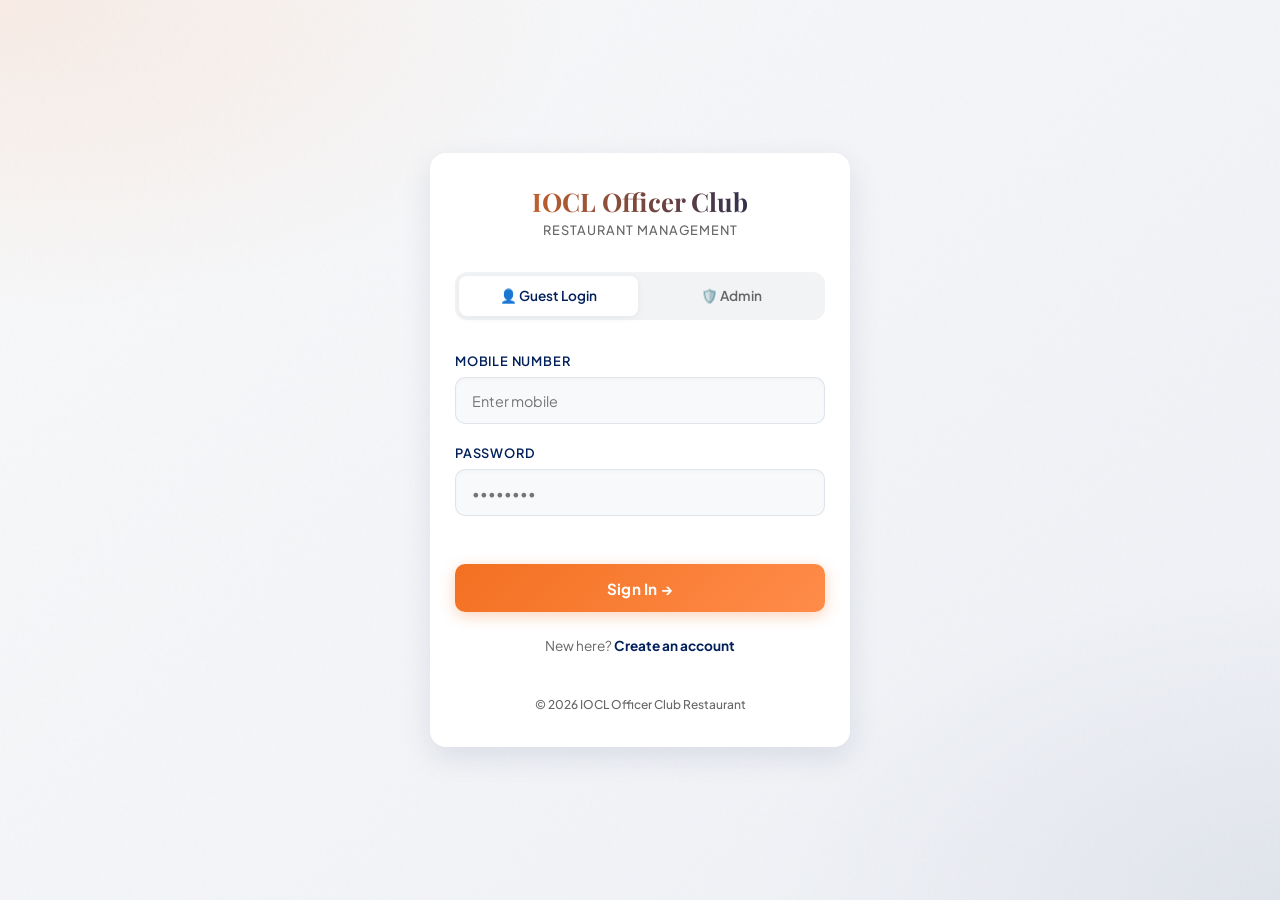
==== commit a30ca4a6: "Add files via upload" ====
--- a/index.html
+++ b/index.html
@@ -388,9 +388,15 @@
     </a>
     <ul class="nav-links">
       <li><span id="navUserName" style="font-size:.82rem;font-weight:600;color:var(--ink-60);"></span></li>
-      <li><a href="menu.html" class="nav-link">Full Menu</a></li>
-      <li id="adminLink" style="display:none;"><a href="admin.html" class="nav-link">Admin</a></li>
-      <li><a href="choice.html" class="nav-link">← Back</a></li>
+      <li class="hide-mobile"><a href="menu.html" class="nav-link">Full Menu</a></li>
+      <li id="adminLink" style="display:none;" class="hide-mobile"><a href="admin.html" class="nav-link">Admin</a></li>
+      <li>
+        <button class="nav-cart-btn" onclick="toggleCart()">
+          🛒
+          <span class="cart-badge" id="cartBadge" style="display:none;">0</span>
+        </button>
+      </li>
+      <li><a href="choice.html" class="nav-link">🚪 <span class="hide-mobile">Exit</span></a></li>
     </ul>
   </nav>
 
@@ -538,11 +544,7 @@
     </div>
   </div>
 
-  <!-- CART FAB -->
-  <button class="cart-toggle-btn" onclick="toggleCart()" style="position:relative;">
-    🛒
-    <span class="cart-badge" id="cartBadge" style="display:none;">0</span>
-  </button>
+  <!-- (Cart button moved to navbar) -->
 
   <!-- CART DRAWER -->
   <div class="cart-drawer" id="cartDrawer">
--- a/style.css
+++ b/style.css
@@ -31,23 +31,23 @@
   --blue: #3B82F6;
 
   /* ── Surface (Glassmorphism) ── */
-  --surface: rgba(255, 255, 255, 0.85);
+  --surface: rgba(255, 255, 255, 0.9);
   --surface-hi: rgba(255, 255, 255, 0.98);
   --border: rgba(0, 31, 91, 0.08);
-  --border-hi: rgba(243, 112, 33, 0.4);
-
-  /* ── Radius ── */
-  --r-sm: 12px;
-  --r-md: 20px;
-  --r-lg: 32px;
-  --r-xl: 48px;
-
-  /* ── Shadow (Advanced Soft Shadows) ── */
-  --s-xs: 0 2px 8px rgba(0, 31, 91, 0.04);
-  --s-sm: 0 8px 24px rgba(0, 31, 91, 0.06);
-  --s-md: 0 16px 48px rgba(0, 31, 91, 0.08);
-  --s-lg: 0 32px 80px rgba(0, 31, 91, 0.12);
-  --s-amber: 0 12px 36px var(--amber-glow);
+  --border-hi: rgba(243, 112, 33, 0.3);
+
+  /* ── Radius (Compact App Style) ── */
+  --r-sm: 8px;
+  --r-md: 12px;
+  --r-lg: 16px;
+  --r-xl: 24px;
+
+  /* ── Shadow (Crisp App Soft Shadows) ── */
+  --s-xs: 0 1px 3px rgba(0, 31, 91, 0.04);
+  --s-sm: 0 4px 12px rgba(0, 31, 91, 0.06);
+  --s-md: 0 8px 24px rgba(0, 31, 91, 0.08);
+  --s-lg: 0 16px 40px rgba(0, 31, 91, 0.12);
+  --s-amber: 0 6px 16px var(--amber-glow);
 
   /* ── Transition ── */
   --t-fast: 0.2s cubic-bezier(0.25, 1, 0.5, 1);
@@ -136,15 +136,16 @@
   position: sticky;
   top: 0;
   z-index: 200;
-  background: rgba(255, 255, 255, 0.75);
+  background: rgba(255, 255, 255, 0.85);
   backdrop-filter: blur(24px) saturate(180%);
   -webkit-backdrop-filter: blur(24px) saturate(180%);
   border-bottom: 1px solid rgba(255, 255, 255, 0.5);
   box-shadow: var(--s-xs);
-  padding: .85rem 2.5rem;
+  padding: 0.5rem 1.2rem;
   display: flex;
   justify-content: space-between;
   align-items: center;
+  min-height: 55px;
 }
 
 .nav-brand {
@@ -173,17 +174,17 @@
 
 .nav-links {
   display: flex;
-  gap: 1.5rem;
+  gap: 1rem;
   list-style: none;
-  align-items: center
+  align-items: center;
 }
 
 .nav-link {
-  font-weight: 600;
-  font-size: .88rem;
+  font-weight: 700;
+  font-size: 0.82rem;
   color: var(--ink-60);
   position: relative;
-  padding: .4rem 0;
+  padding: 0.3rem 0;
 }
 
 .nav-link:hover,
@@ -214,11 +215,11 @@
 .container {
   max-width: 1200px;
   margin: 0 auto;
-  padding: 0 1.5rem
+  padding: 0 1rem;
 }
 
 .section {
-  padding: 3rem 0
+  padding: 1.5rem 0;
 }
 
 /* ══════════════════════════════════════
@@ -226,30 +227,30 @@
 ══════════════════════════════════════ */
 .hero {
   text-align: center;
-  padding: 3.5rem 1rem 2.5rem;
+  padding: 1.5rem 0.5rem 1rem;
   animation: heroin .7s ease-out both;
 }
 
 .badge {
   display: inline-flex;
   align-items: center;
-  gap: .4rem;
-  padding: .35rem 1.1rem;
+  gap: .3rem;
+  padding: .2rem .75rem;
   border-radius: 50px;
-  font-size: .72rem;
+  font-size: .65rem;
   font-weight: 800;
   text-transform: uppercase;
-  letter-spacing: 1.5px;
+  letter-spacing: 1px;
   background: var(--surface-hi);
   color: var(--amber);
   border: 1px solid var(--border-hi);
-  box-shadow: 0 4px 15px rgba(243, 112, 33, 0.15);
-  margin-bottom: 1.2rem;
+  box-shadow: 0 2px 8px rgba(243, 112, 33, 0.1);
+  margin-bottom: 0.75rem;
 }
 
 .hero h1 {
-  font-size: clamp(2rem, 4.5vw, 3.5rem);
-  margin-bottom: .9rem;
+  font-size: clamp(1.6rem, 3vw, 2.5rem);
+  margin-bottom: 0.5rem;
   letter-spacing: -.02em;
 }
 
@@ -274,8 +275,8 @@
 ══════════════════════════════════════ */
 .booking-layout {
   display: grid;
-  grid-template-columns: 1fr 370px;
-  gap: 1.8rem;
+  grid-template-columns: 1fr 340px;
+  gap: 1.2rem;
   align-items: start;
 }
 
@@ -300,10 +301,10 @@
 
 /* Form Card — sticky sidebar */
 .form-card {
-  padding: 1.4rem 1.6rem;
+  padding: 1.2rem;
   position: sticky;
-  top: 80px;
-  max-height: calc(100vh - 110px);
+  top: 65px;
+  max-height: calc(100vh - 75px);
   overflow-y: auto;
 }
 
@@ -327,10 +328,10 @@
   background: var(--surface-hi);
   border: 1px solid rgba(255, 255, 255, 0.4);
   border-radius: var(--r-lg);
-  padding: 2.5rem;
-  box-shadow: var(--s-md);
-  backdrop-filter: blur(24px) saturate(180%);
-  -webkit-backdrop-filter: blur(24px) saturate(180%);
+  padding: 1.25rem;
+  box-shadow: var(--s-sm);
+  backdrop-filter: blur(16px) saturate(180%);
+  -webkit-backdrop-filter: blur(16px) saturate(180%);
   transition: transform var(--t-base), box-shadow var(--t-base), border-color var(--t-base);
   position: relative;
   overflow: hidden;
@@ -405,21 +406,21 @@
 }
 
 /* ══════════════════════════════════════
-   BUTTONS (Dynamic & Premium)
+   BUTTONS (Dynamic & Compact)
 ══════════════════════════════════════ */
 .btn {
   display: inline-flex;
   justify-content: center;
   align-items: center;
-  gap: 0.6rem;
-  padding: 0.95rem 2.2rem;
+  gap: 0.4rem;
+  padding: 0.75rem 1.6rem;
   border-radius: 50px;
   border: none;
-  font-weight: 700;
+  font-weight: 800;
   cursor: pointer;
   transition: all var(--t-base);
-  font-size: 0.95rem;
-  letter-spacing: 0.5px;
+  font-size: 0.85rem;
+  letter-spacing: 0.3px;
   white-space: nowrap;
   position: relative;
   overflow: hidden;
@@ -591,60 +592,60 @@
 }
 
 /* ══════════════════════════════════════
-   CART (Advanced Drawer)
-══════════════════════════════════════ */
-.cart-toggle-btn {
-  position: fixed;
-  bottom: 1.8rem;
-  right: 1.8rem;
-  width: 65px;
-  height: 65px;
-  border-radius: 50%;
-  background: var(--amber-grad);
+   CART (App-Like Drawer & Nav Btn)
+══════════════════════════════════════ */
+.nav-cart-btn {
+  position: relative;
+  background: var(--amber-soft);
+  color: var(--amber-dark);
+  border: 1px solid var(--amber-glow);
+  padding: 0.35rem 0.8rem;
+  border-radius: 50px;
+  font-size: 1.1rem;
+  cursor: pointer;
+  display: flex;
+  align-items: center;
+  justify-content: center;
+  transition: all var(--t-fast);
+  margin-right: 0.5rem;
+}
+
+.nav-cart-btn:hover {
+  background: var(--iocl-orange);
   color: #fff;
-  border: 4px solid var(--surface-hi);
-  font-size: 1.5rem;
-  cursor: pointer;
-  box-shadow: 0 12px 35px var(--amber-glow);
-  display: flex;
-  align-items: center;
-  justify-content: center;
-  z-index: 1000;
-  transition: transform var(--t-spring), box-shadow var(--t-spring);
-}
-
-.cart-toggle-btn:hover {
-  transform: scale(1.1) translateY(-4px);
-  box-shadow: 0 20px 45px var(--amber-glow);
+  transform: translateY(-2px);
+  box-shadow: 0 4px 12px var(--amber-glow);
 }
 
 .cart-badge {
   position: absolute;
-  top: -6px;
-  right: -6px;
+  top: -5px;
+  right: -5px;
   background: var(--red);
   color: #fff;
   font-size: .65rem;
   font-weight: 800;
-  padding: 3px 7px;
+  padding: 3px 6px;
   border-radius: 50px;
   border: 2px solid #fff;
+  min-width: 18px;
+  text-align: center;
 }
 
 .cart-drawer {
   position: fixed;
   top: 0;
-  right: -420px;
+  right: -100%;
   width: 100%;
-  max-width: 400px;
+  max-width: 360px;
   height: 100vh;
-  background: rgba(255, 255, 255, 0.92);
-  backdrop-filter: blur(35px) saturate(200%);
-  -webkit-backdrop-filter: blur(35px) saturate(200%);
+  background: rgba(255, 255, 255, 0.96);
+  backdrop-filter: blur(20px) saturate(200%);
+  -webkit-backdrop-filter: blur(20px) saturate(200%);
   z-index: 2000;
-  box-shadow: -15px 0 50px rgba(0, 31, 91, 0.15);
-  border-left: 1px solid rgba(255, 255, 255, 0.6);
-  transition: right 0.5s cubic-bezier(0.19, 1, 0.22, 1);
+  box-shadow: -10px 0 30px rgba(0, 31, 91, 0.1);
+  border-left: 1px solid rgba(0, 0, 0, 0.05);
+  transition: right 0.4s cubic-bezier(0.19, 1, 0.22, 1);
   display: flex;
   flex-direction: column;
 }
@@ -654,7 +655,7 @@
 }
 
 .cart-header {
-  padding: 1.4rem 1.6rem;
+  padding: 1.1rem 1.25rem;
   border-bottom: 1px solid var(--border);
   display: flex;
   justify-content: space-between;
@@ -746,11 +747,11 @@
    CHOICE PAGE
 ══════════════════════════════════════ */
 .choice-wrap {
-  min-height: 100vh;
+  min-height: calc(100vh - 55px);
   display: flex;
   align-items: center;
   justify-content: center;
-  padding: 2rem;
+  padding: 1rem;
 }
 
 .choice-container {
@@ -760,12 +761,12 @@
 }
 
 .choice-header {
-  margin-bottom: 3rem
+  margin-bottom: 2rem;
 }
 
 .choice-header h1 {
-  font-size: clamp(2rem, 5vw, 3rem);
-  margin-bottom: .8rem
+  font-size: clamp(1.8rem, 4vw, 2.5rem);
+  margin-bottom: 0.5rem;
 }
 
 .choice-header p {
@@ -787,16 +788,16 @@
 .choice-card {
   background: var(--surface-hi);
   border: 1px solid rgba(255, 255, 255, 0.5);
-  border-radius: var(--r-xl);
-  padding: 3rem 2rem;
+  border-radius: var(--r-lg);
+  padding: 1.8rem 1.25rem;
   cursor: pointer;
   transition: transform var(--t-spring), box-shadow var(--t-spring), border-color var(--t-base);
-  box-shadow: var(--s-sm);
+  box-shadow: var(--s-xs);
   display: flex;
   flex-direction: column;
   align-items: center;
   text-align: center;
-  backdrop-filter: blur(20px);
+  backdrop-filter: blur(16px);
   position: relative;
   overflow: hidden;
 }
@@ -830,11 +831,11 @@
 }
 
 .choice-icon {
-  font-size: 3rem;
-  margin-bottom: 1.2rem;
+  font-size: 2.2rem;
+  margin-bottom: 0.8rem;
   background: var(--amber-soft);
-  width: 80px;
-  height: 80px;
+  width: 65px;
+  height: 65px;
   border-radius: 50%;
   display: flex;
   align-items: center;
@@ -843,7 +844,7 @@
 }
 
 .choice-card:hover .choice-icon {
-  transform: scale(1.1) rotate(-5deg)
+  transform: scale(1.1) rotate(-5deg);
 }
 
 .choice-card h3 {
@@ -1204,4 +1205,88 @@
 
 .table-node.booked .t-status {
   color: var(--red);
+}
+
+/* ══════════════════════════════════════
+   MOBILE COMPACT OVERRIDES (Global)
+══════════════════════════════════════ */
+@media (max-width: 768px) {
+
+  /* Tighter Layouts */
+  .container {
+    padding: 0 0.75rem;
+  }
+
+  .section {
+    padding: 1rem 0;
+  }
+
+  /* Shrink Navbar */
+  nav {
+    padding: 0.4rem 0.8rem;
+    min-height: 50px;
+  }
+
+  .hide-mobile {
+    display: none !important;
+  }
+
+  /* Compact Login Forms */
+  .login-card,
+  .card {
+    padding: 1.5rem 1rem;
+    border-radius: var(--r-md);
+  }
+
+  /* Compact Grids */
+  .menu-grid {
+    grid-template-columns: repeat(2, 1fr);
+    gap: 0.6rem;
+  }
+
+  .menu-card {
+    padding: 1rem 0.6rem;
+    border-radius: var(--r-sm);
+  }
+
+  .mc-icon {
+    font-size: 1.6rem;
+  }
+
+  .mc-name {
+    font-size: 0.75rem;
+  }
+
+  /* Admin Elements */
+  .stat-card {
+    padding: 0.8rem 0.6rem;
+  }
+
+  .data-table th,
+  .data-table td {
+    padding: 5px 6px;
+    font-size: 0.75rem;
+  }
+
+  /* Cart Toggle */
+  .nav-cart-btn {
+    padding: 0.3rem 0.6rem;
+    font-size: 1rem;
+    margin-right: 0.2rem;
+  }
+
+  .cart-drawer {
+    max-width: 100%;
+  }
+
+  /* Forms & Buttons */
+  .form-input,
+  .form-select {
+    padding: 0.75rem 1rem;
+  }
+
+  .btn {
+    padding: 0.7rem 1.2rem;
+    font-size: 0.82rem;
+  }
 }
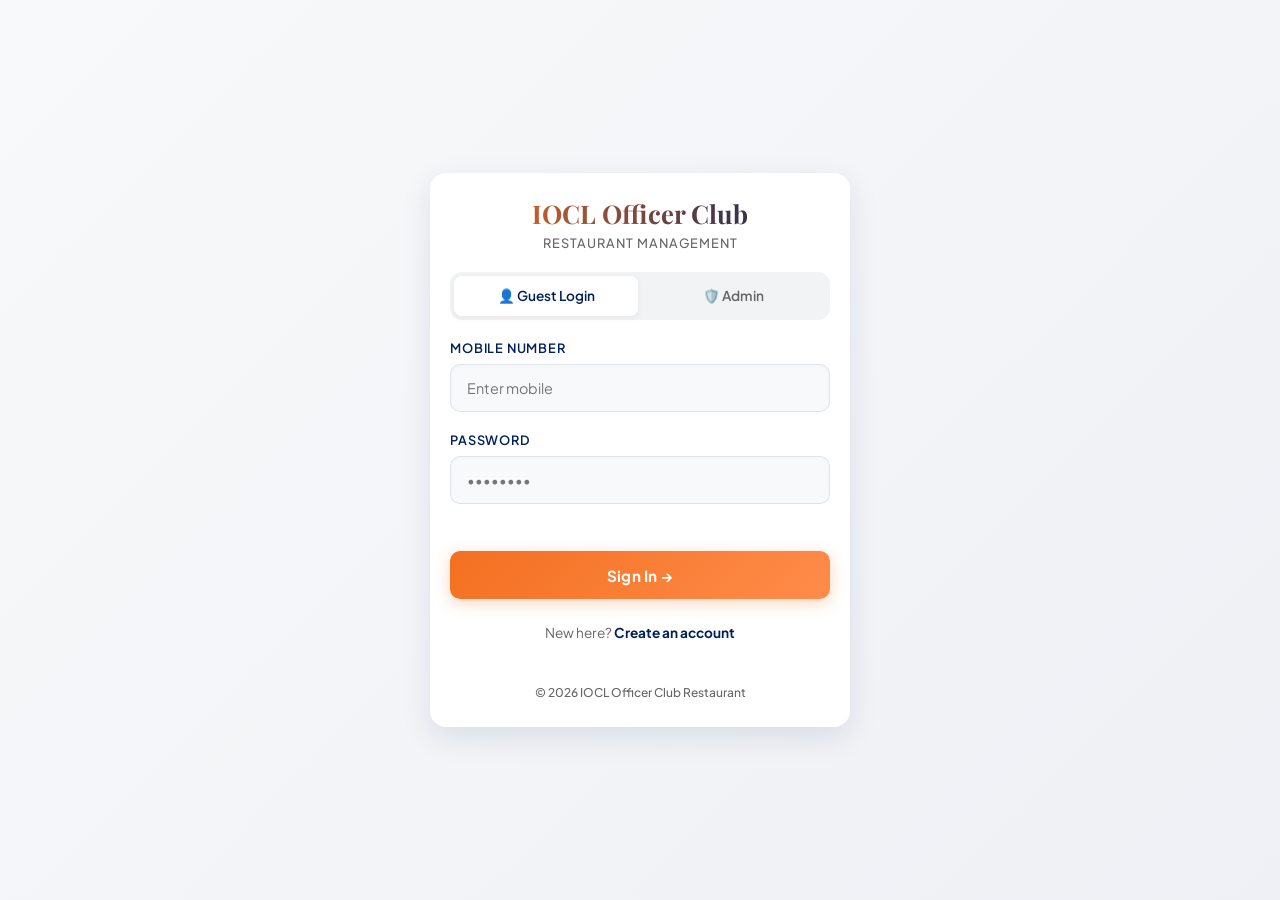
==== commit c4d5cc85: "Add files via upload" ====
--- a/index.html
+++ b/index.html
@@ -385,23 +385,24 @@
     <a href="choice.html" class="nav-brand">
       IOCL Officer Club
       <span>Fine Dining</span>
-    </a>
-    <ul class="nav-links">
-      <li><span id="navUserName" style="font-size:.82rem;font-weight:600;color:var(--ink-60);"></span></li>
-      <li class="hide-mobile"><a href="menu.html" class="nav-link">Full Menu</a></li>
-      <li id="adminLink" style="display:none;" class="hide-mobile"><a href="admin.html" class="nav-link">Admin</a></li>
-      <li>
-        <button class="nav-cart-btn" onclick="toggleCart()">
-          🛒
-          <span class="cart-badge" id="cartBadge" style="display:none;">0</span>
-        </button>
-      </li>
-      <li><a href="choice.html" class="nav-link">🚪 <span class="hide-mobile">Exit</span></a></li>
-    </ul>
+      <ul class="nav-links">
+        <li class="hide-mobile"><span id="navUserName"
+            style="font-size:.82rem;font-weight:600;color:var(--ink-60);"></span></li>
+        <li class="hide-mobile"><a href="menu.html" class="nav-link">📖 <span class="hide-mobile">Menu</span></a></li>
+        <li id="adminLink" style="display:none;" class="hide-mobile"><a href="admin.html" class="nav-link">Admin</a>
+        </li>
+        <li>
+          <button class="nav-cart-btn" onclick="toggleCart()">
+            🛒
+            <span class="cart-badge" id="cartBadge" style="display:none;">0</span>
+          </button>
+        </li>
+        <li><a href="choice.html" class="nav-link">🏠 <span class="hide-mobile">Home</span></a></li>
+      </ul>
   </nav>
 
   <!-- HERO -->
-  <header class="hero" style="padding:2.5rem 1rem 1.5rem;">
+  <header class="hero">
     <span class="badge" id="heroBadge">🥡 Food Order</span>
     <h1 id="heroTitle" style="font-size:clamp(1.8rem,4vw,3rem);margin-bottom:.6rem;">
       Order <em>Delicious</em> Food
--- a/style.css
+++ b/style.css
@@ -64,11 +64,13 @@
   padding: 0
 }
 
+html,
 body {
   font-family: 'Plus Jakarta Sans', sans-serif;
   color: var(--ink);
   line-height: 1.5;
   min-height: 100vh;
+  width: 100%;
   overflow-x: hidden;
   background: var(--white);
 }
@@ -215,11 +217,12 @@
 .container {
   max-width: 1200px;
   margin: 0 auto;
-  padding: 0 1rem;
+  padding: 0 0.8rem;
+  width: 100%;
 }
 
 .section {
-  padding: 1.5rem 0;
+  padding: 0.8rem 0;
 }
 
 /* ══════════════════════════════════════
@@ -227,7 +230,7 @@
 ══════════════════════════════════════ */
 .hero {
   text-align: center;
-  padding: 1.5rem 0.5rem 1rem;
+  padding: 0.8rem 0.5rem 0.8rem;
   animation: heroin .7s ease-out both;
 }
 
@@ -295,7 +298,7 @@
 .left-panel {
   display: flex;
   flex-direction: column;
-  gap: 1.5rem;
+  gap: 1rem;
   min-width: 0
 }
 
@@ -315,7 +318,7 @@
   gap: 10px
 }
 
-@media(max-width:420px) {
+@media(max-width:350px) {
   .form-row-2col {
     grid-template-columns: 1fr
   }
@@ -328,7 +331,7 @@
   background: var(--surface-hi);
   border: 1px solid rgba(255, 255, 255, 0.4);
   border-radius: var(--r-lg);
-  padding: 1.25rem;
+  padding: 1rem;
   box-shadow: var(--s-sm);
   backdrop-filter: blur(16px) saturate(180%);
   -webkit-backdrop-filter: blur(16px) saturate(180%);
@@ -363,14 +366,14 @@
    FORM ELEMENTS
 ══════════════════════════════════════ */
 .form-group {
-  margin-bottom: 1.4rem;
+  margin-bottom: 0.6rem;
 }
 
 .form-label {
   display: block;
-  font-size: 0.82rem;
-  font-weight: 700;
-  margin-bottom: 0.5rem;
+  font-size: 0.75rem;
+  font-weight: 800;
+  margin-bottom: 0.15rem;
   color: var(--ink-60);
   text-transform: uppercase;
   letter-spacing: 0.8px;
@@ -379,13 +382,13 @@
 .form-input,
 .form-select {
   width: 100%;
-  padding: 0.95rem 1.2rem;
+  padding: 0.75rem 1rem;
   border: 1.5px solid var(--border);
   border-radius: var(--r-sm);
   background: rgba(255, 255, 255, 0.9);
   backdrop-filter: blur(12px);
   font-family: inherit;
-  font-size: 0.95rem;
+  font-size: 0.9rem;
   color: var(--ink);
   transition: all var(--t-fast);
   box-shadow: inset 0 2px 4px rgba(0, 0, 0, 0.02);
@@ -402,7 +405,7 @@
 
 textarea.form-input {
   resize: vertical;
-  min-height: 100px;
+  min-height: 70px;
 }
 
 /* ══════════════════════════════════════
@@ -581,7 +584,7 @@
   width: 90%;
   max-width: 500px;
   border-radius: var(--r-lg);
-  padding: 2.5rem;
+  padding: 1.5rem;
   box-shadow: var(--s-lg);
   transform: scale(.9) translateY(24px);
   transition: transform .35s cubic-bezier(.34, 1.56, .64, 1);
@@ -778,7 +781,7 @@
 
 .choice-grid {
   display: grid;
-  grid-template-columns: repeat(auto-fit, minmax(260px, 1fr));
+  grid-template-columns: repeat(auto-fit, minmax(220px, 1fr));
   gap: 1.5rem;
   justify-content: center;
   max-width: 640px;
@@ -882,7 +885,7 @@
 ══════════════════════════════════════ */
 .menu-grid {
   display: grid;
-  grid-template-columns: repeat(auto-fill, minmax(200px, 1fr));
+  grid-template-columns: repeat(auto-fill, minmax(140px, 1fr));
   gap: 1.2rem;
   margin-top: 1.2rem;
 }
@@ -1100,7 +1103,8 @@
   }
 
   .nav-brand {
-    font-size: 1.1rem;
+    font-size: 0.95rem;
+    gap: 0.2rem;
   }
 
   .nav-brand span {
@@ -1212,9 +1216,16 @@
 ══════════════════════════════════════ */
 @media (max-width: 768px) {
 
+  html,
+  body {
+    overflow-x: hidden !important;
+    width: 100% !important;
+  }
+
   /* Tighter Layouts */
   .container {
-    padding: 0 0.75rem;
+    padding: 0 0.5rem;
+    overflow-x: hidden;
   }
 
   .section {
@@ -1223,19 +1234,48 @@
 
   /* Shrink Navbar */
   nav {
-    padding: 0.4rem 0.8rem;
-    min-height: 50px;
+    padding: 0.4rem 1rem;
+    min-height: 48px;
   }
 
   .hide-mobile {
     display: none !important;
+  }
+
+  .nav-links {
+    gap: 0.3rem !important;
+  }
+
+  /* Compact Hero */
+  .hero {
+    padding: 0.8rem 0.5rem 0.5rem;
+  }
+
+  .hero h1 {
+    font-size: 1.6rem;
+    margin-bottom: 0.3rem;
+  }
+
+  .hero p {
+    font-size: 0.82rem;
+    line-height: 1.4;
+  }
+
+  .badge {
+    padding: 0.15rem 0.6rem;
+    font-size: 0.55rem;
+    margin-bottom: 0.4rem;
   }
 
   /* Compact Login Forms */
   .login-card,
   .card {
-    padding: 1.5rem 1rem;
+    padding: 1.1rem 0.8rem;
     border-radius: var(--r-md);
+  }
+
+  .form-card {
+    padding: 0.85rem !important;
   }
 
   /* Compact Grids */
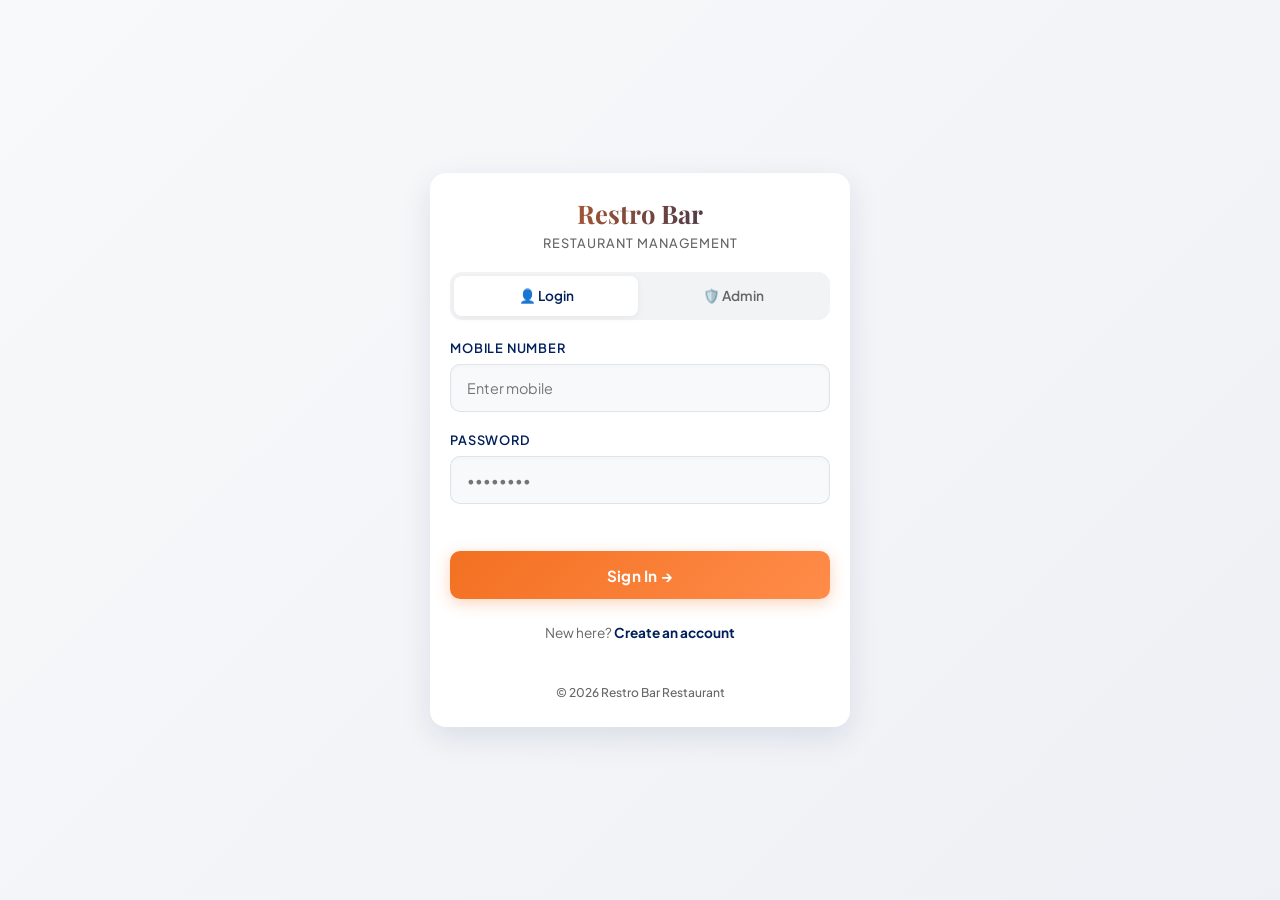
==== commit 4106f79a: "Add files via upload" ====
--- a/index.html
+++ b/index.html
@@ -4,7 +4,7 @@
 <head>
   <meta charset="UTF-8" />
   <meta name="viewport" content="width=device-width, initial-scale=1.0" />
-  <title>IOCL Officer Club Restaurant — Order Food</title>
+  <title>Restro Bar Restaurant — Order Food</title>
   <link rel="stylesheet" href="style.css" />
   <link
     href="https://fonts.googleapis.com/css2?family=Plus+Jakarta+Sans:wght@300;400;500;600;700;800&family=Playfair+Display:ital,wght@0,600;0,700;1,600&display=swap"
@@ -383,7 +383,7 @@
   <!-- NAVIGATION -->
   <nav>
     <a href="choice.html" class="nav-brand">
-      IOCL Officer Club
+      Restro Bar
       <span>Fine Dining</span>
       <ul class="nav-links">
         <li class="hide-mobile"><span id="navUserName"
@@ -628,7 +628,7 @@
 
       // Adjust UI based on mode
       if (MODE === 'both') {
-        document.title = "IOCL Officer Club — Reserve Table";
+        document.title = "Restro Bar — Reserve Table";
         document.getElementById("heroBadge").textContent = "✨ Reserve & Pre-order";
         document.getElementById("heroTitle").innerHTML = "Reserve Your <em>Table</em>";
         document.getElementById("heroText").textContent = "Select a table and pre-order your favorite dishes in one go.";
@@ -970,6 +970,31 @@
     document.querySelectorAll('.modal-backdrop').forEach(b => {
       b.addEventListener('click', e => { if (e.target === b) b.classList.remove('show'); });
     });
+
+    /* ── PROTECT SOURCE CODE ── */
+    document.addEventListener('contextmenu', event => event.preventDefault());
+    document.addEventListener('keydown', event => {
+      if (event.keyCode == 123) { // F12
+        event.preventDefault();
+        return false;
+      }
+      if (event.ctrlKey && event.shiftKey && event.keyCode == 'I'.charCodeAt(0)) { // Ctrl+Shift+I
+        event.preventDefault();
+        return false;
+      }
+      if (event.ctrlKey && event.shiftKey && event.keyCode == 'C'.charCodeAt(0)) { // Ctrl+Shift+C
+        event.preventDefault();
+        return false;
+      }
+      if (event.ctrlKey && event.shiftKey && event.keyCode == 'J'.charCodeAt(0)) { // Ctrl+Shift+J
+        event.preventDefault();
+        return false;
+      }
+      if (event.ctrlKey && event.keyCode == 'U'.charCodeAt(0)) { // Ctrl+U
+        event.preventDefault();
+        return false;
+      }
+    });
   </script>
 </body>
 
--- a/style.css
+++ b/style.css
@@ -1,5 +1,5 @@
 /* ============================================================
-   IOCL Officer Club Restaurant — Food Ordering System
+   Restro Bar Restaurant — Food Ordering System
    style.css  |  Premium Modern Theme v3.0
    ============================================================ */
 
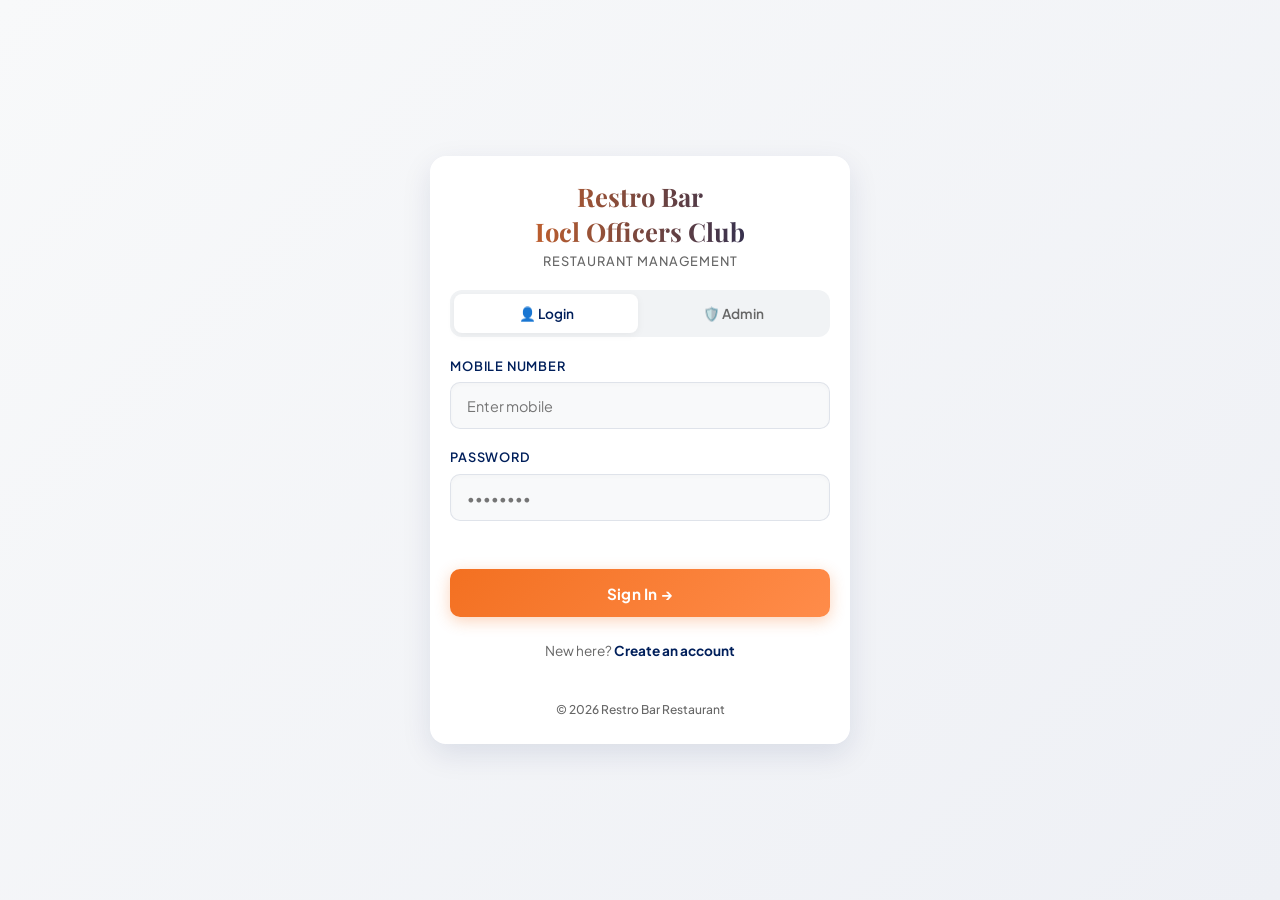
==== commit bd459ed6: "Add files via upload" ====
--- a/index.html
+++ b/index.html
@@ -970,32 +970,8 @@
     document.querySelectorAll('.modal-backdrop').forEach(b => {
       b.addEventListener('click', e => { if (e.target === b) b.classList.remove('show'); });
     });
-
-    /* ── PROTECT SOURCE CODE ── */
-    document.addEventListener('contextmenu', event => event.preventDefault());
-    document.addEventListener('keydown', event => {
-      if (event.keyCode == 123) { // F12
-        event.preventDefault();
-        return false;
-      }
-      if (event.ctrlKey && event.shiftKey && event.keyCode == 'I'.charCodeAt(0)) { // Ctrl+Shift+I
-        event.preventDefault();
-        return false;
-      }
-      if (event.ctrlKey && event.shiftKey && event.keyCode == 'C'.charCodeAt(0)) { // Ctrl+Shift+C
-        event.preventDefault();
-        return false;
-      }
-      if (event.ctrlKey && event.shiftKey && event.keyCode == 'J'.charCodeAt(0)) { // Ctrl+Shift+J
-        event.preventDefault();
-        return false;
-      }
-      if (event.ctrlKey && event.keyCode == 'U'.charCodeAt(0)) { // Ctrl+U
-        event.preventDefault();
-        return false;
-      }
-    });
   </script>
+
 </body>
 
 </html>
